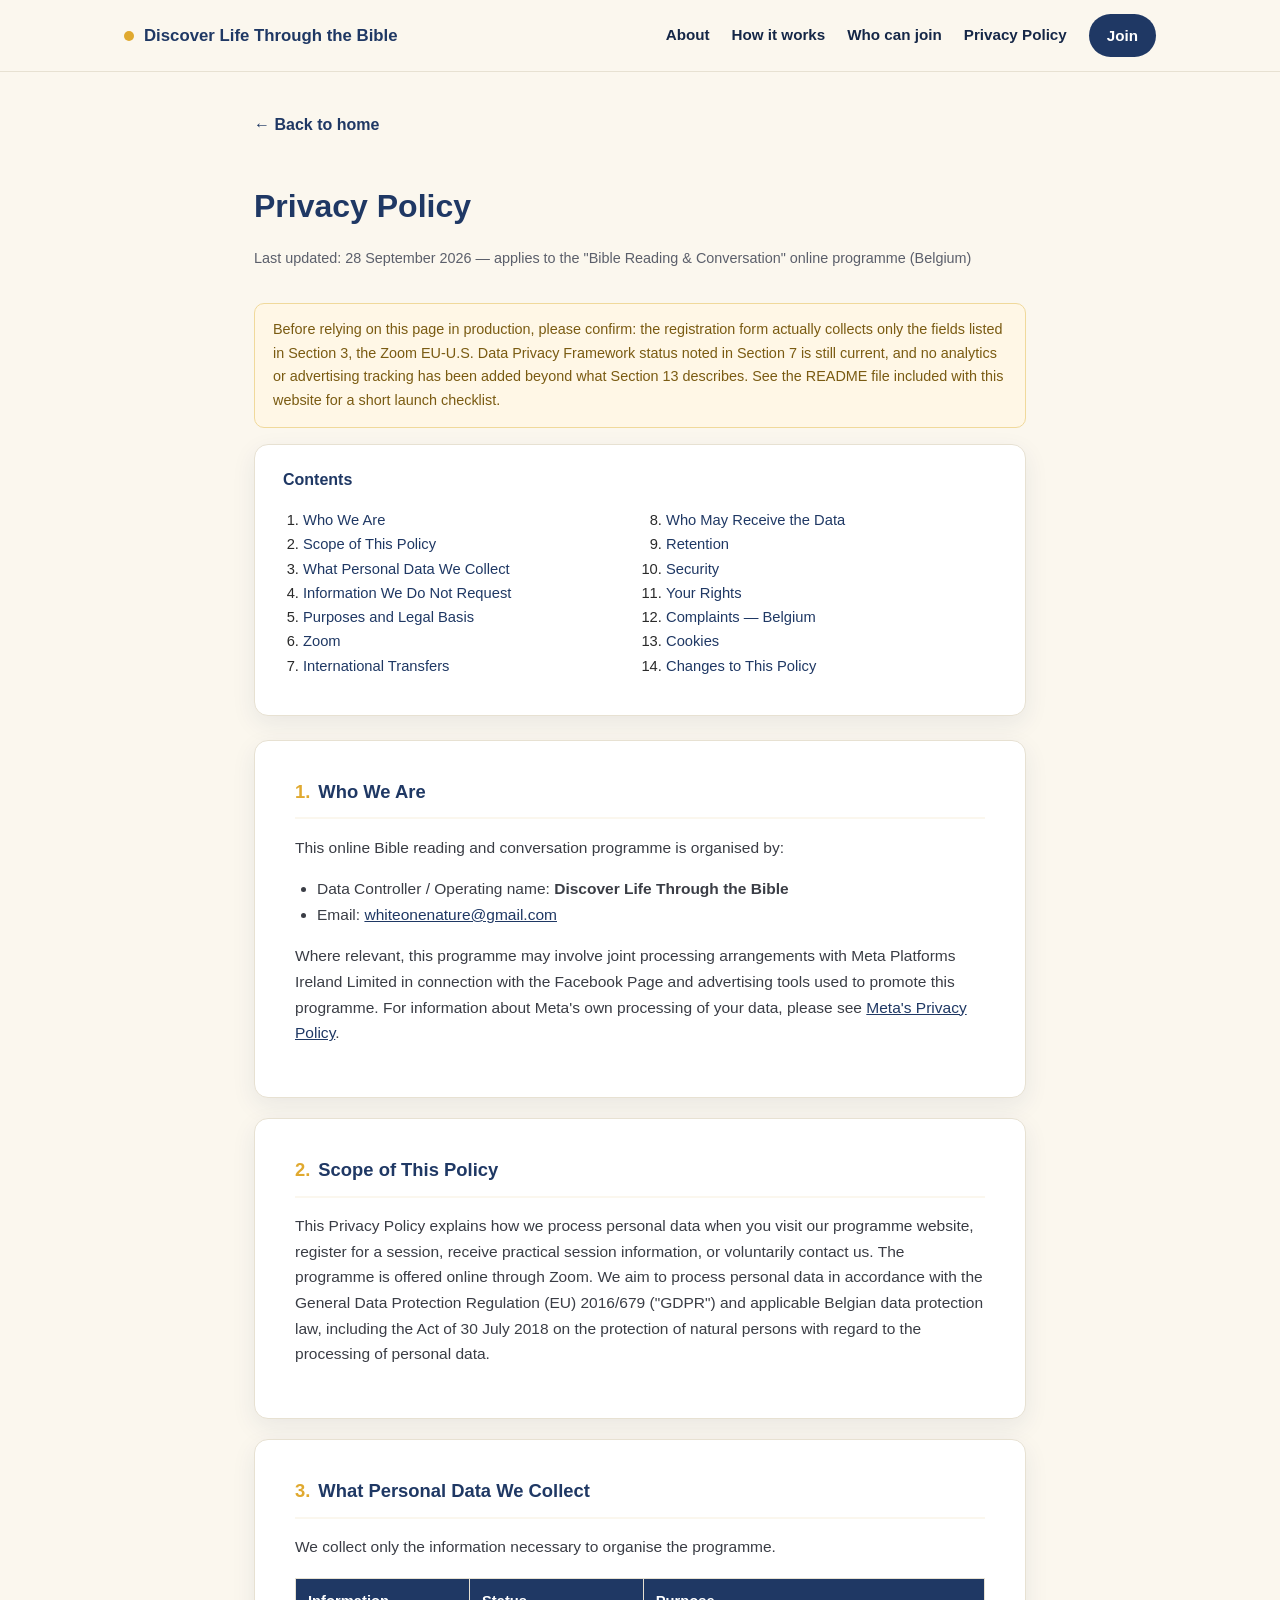
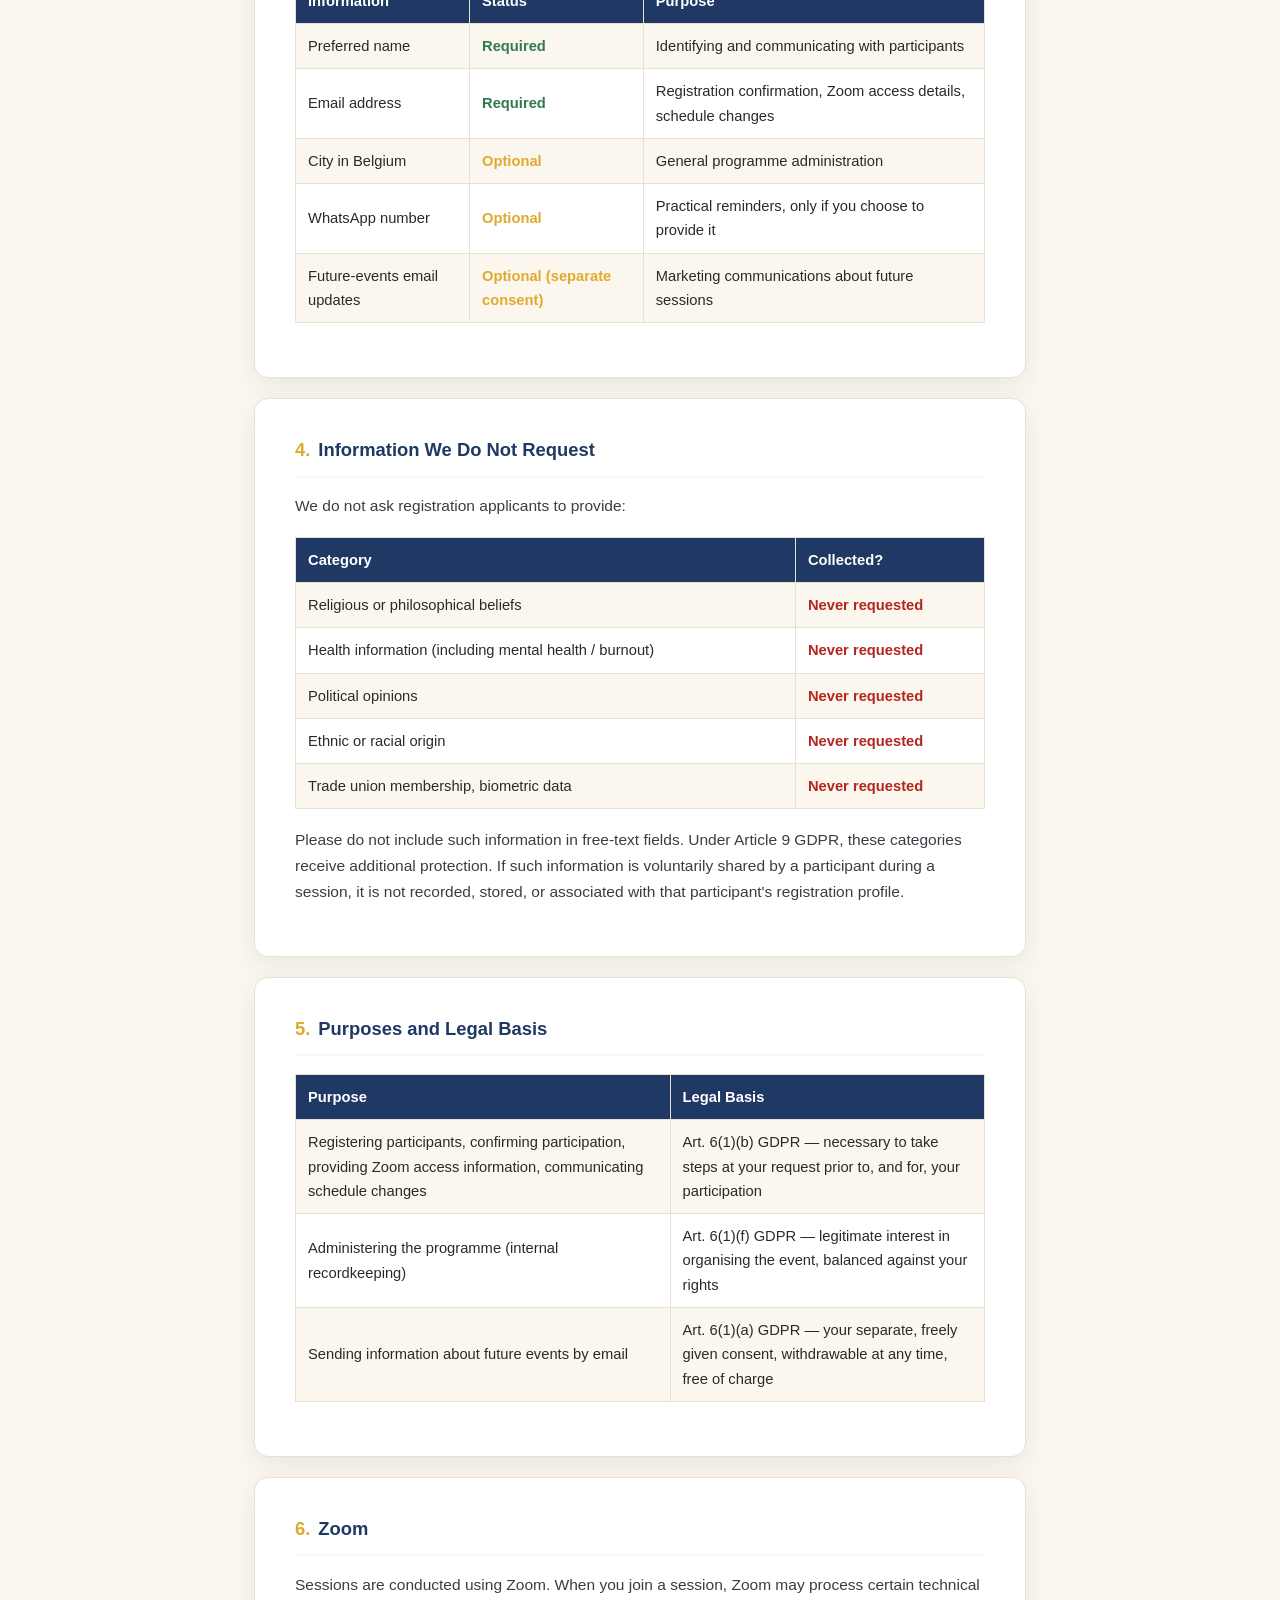
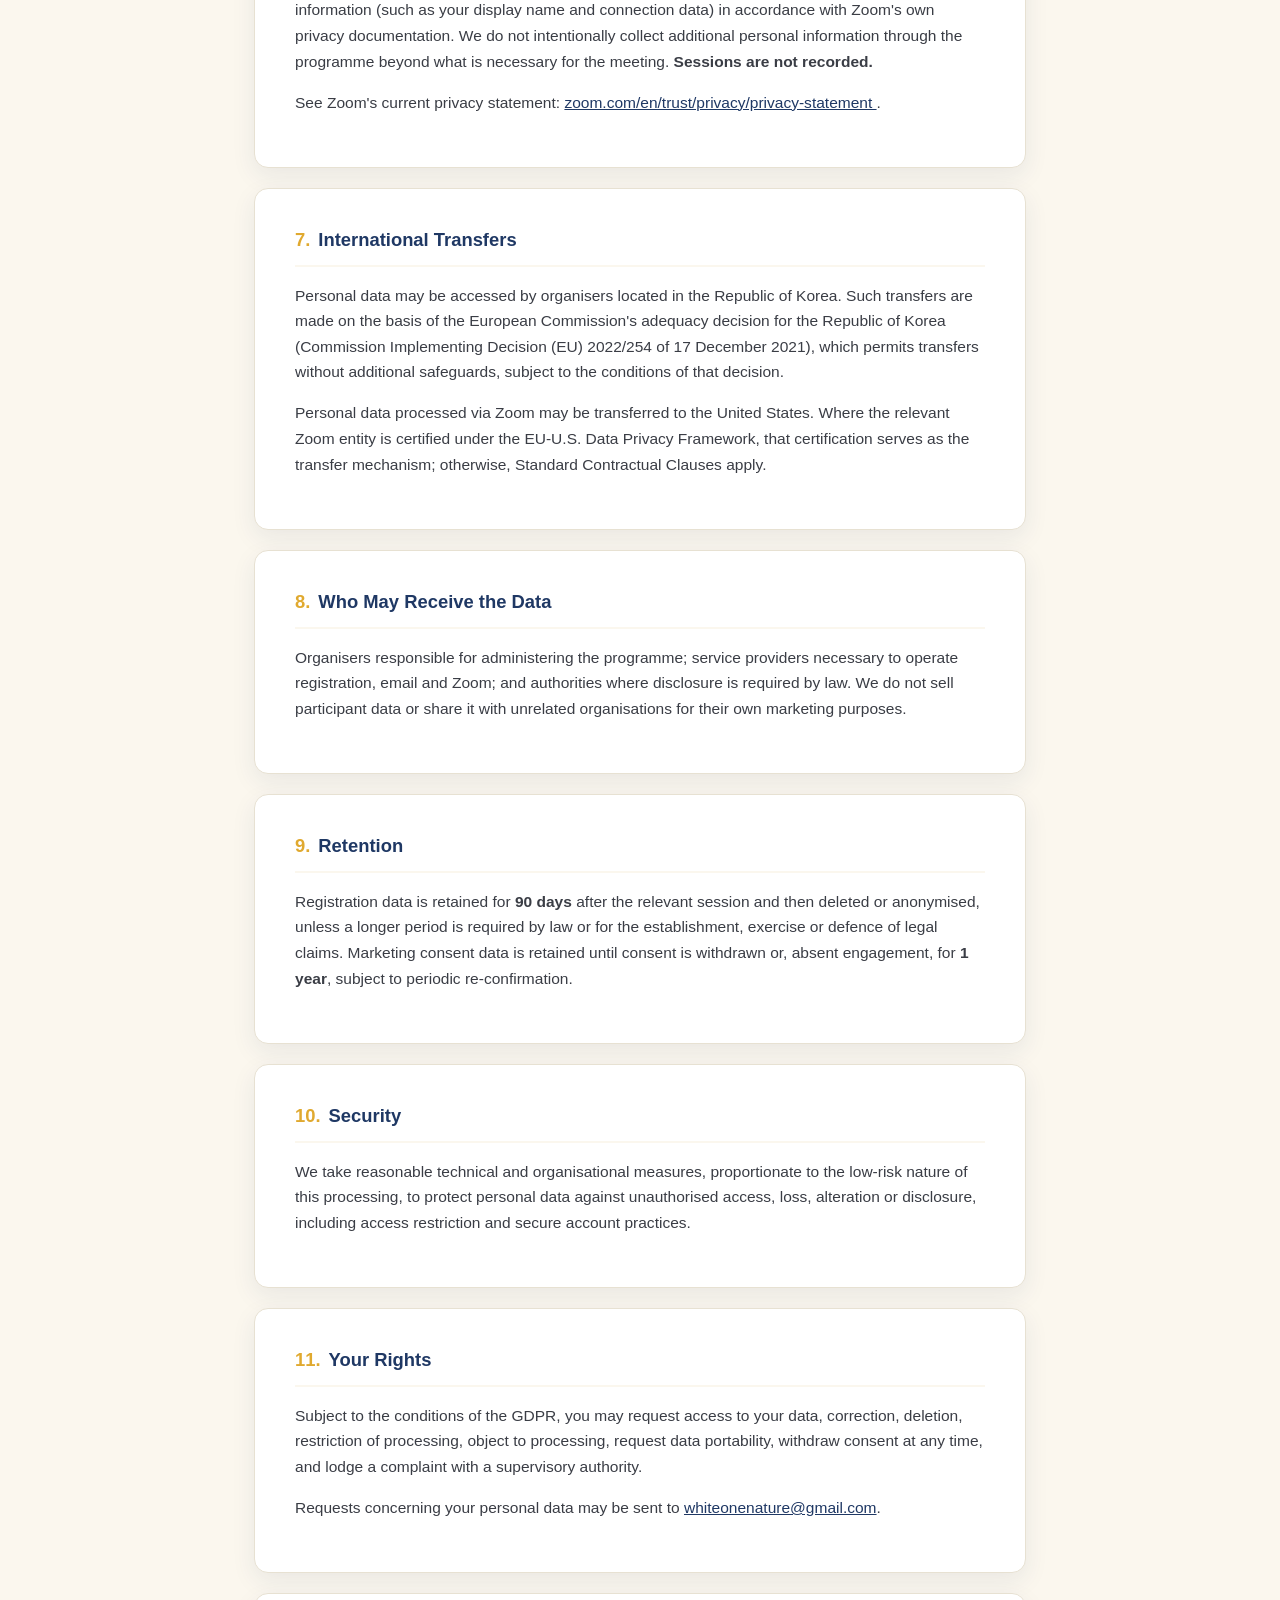
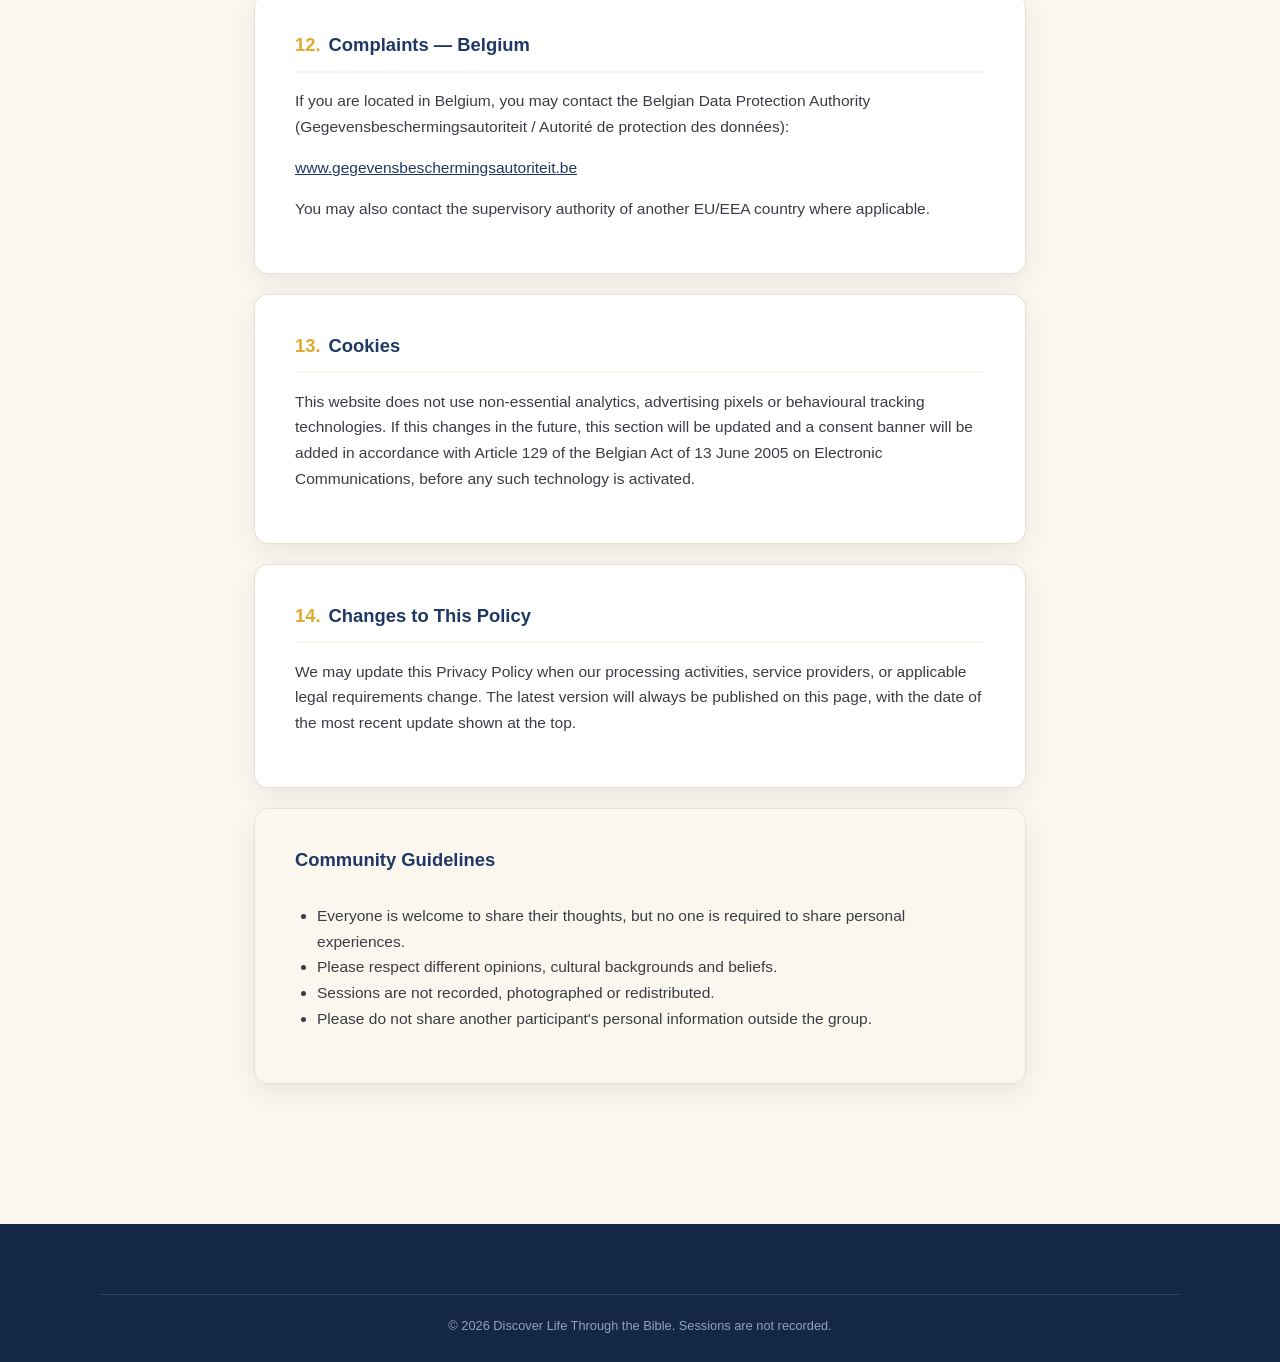
==== privacy.html @ 350ec472 "Add files via upload" ====
<!doctype html>
<html lang="en">
<head>
<meta charset="utf-8">
<meta name="viewport" content="width=device-width, initial-scale=1">
<title>Privacy Policy — Discover Life Through the Bible</title>
<meta name="description" content="Privacy Policy for the Bible Reading & Conversation online gathering, organised for participants living in Belgium.">
<link rel="icon" href="data:,">
<link rel="stylesheet" href="assets/style.css">
</head>
<body>

<header class="site-header">
  <nav class="nav">
    <a class="brand" href="index.html"><span class="brand-dot"></span> Discover Life Through the Bible</a>
    <ul class="nav-links">
      <li><a href="index.html#about">About</a></li>
      <li><a href="index.html#how">How it works</a></li>
      <li><a href="index.html#who">Who can join</a></li>
      <li><a href="privacy.html"><b>Privacy Policy</b></a></li>
      <li><a class="nav-cta" href="index.html#register">Join</a></li>
    </ul>
    <button class="menu-toggle" aria-label="Menu">&#9776;</button>
  </nav>
</header>

<div class="legal-wrap">
  <a class="back-link" href="index.html">← Back to home</a>
  <h1>Privacy Policy</h1>
  <p class="updated">Last updated: 28 September 2026 — applies to the "Bible Reading &amp; Conversation" online programme (Belgium)</p>

  <div class="notice">
    Before relying on this page in production, please confirm: the registration form actually collects only
    the fields listed in Section 3, the Zoom EU-U.S. Data Privacy Framework status noted in Section 7 is
    still current, and no analytics or advertising tracking has been added beyond what Section 13 describes.
    See the README file included with this website for a short launch checklist.
  </div>

  <div class="toc">
    <h2>Contents</h2>
    <ol>
      <li><a href="#s1">Who We Are</a></li>
      <li><a href="#s2">Scope of This Policy</a></li>
      <li><a href="#s3">What Personal Data We Collect</a></li>
      <li><a href="#s4">Information We Do Not Request</a></li>
      <li><a href="#s5">Purposes and Legal Basis</a></li>
      <li><a href="#s6">Zoom</a></li>
      <li><a href="#s7">International Transfers</a></li>
      <li><a href="#s8">Who May Receive the Data</a></li>
      <li><a href="#s9">Retention</a></li>
      <li><a href="#s10">Security</a></li>
      <li id="rights"><a href="#s11">Your Rights</a></li>
      <li><a href="#s12">Complaints — Belgium</a></li>
      <li><a href="#s13">Cookies</a></li>
      <li><a href="#s14">Changes to This Policy</a></li>
    </ol>
  </div>

  <div class="legal-card" id="s1">
    <h2><span class="num">1.</span>Who We Are</h2>
    <p>This online Bible reading and conversation programme is organised by:</p>
    <ul>
      <li>Data Controller / Operating name: <strong>Discover Life Through the Bible</strong></li>
      <li>Email: <a href="mailto:whiteonenature@gmail.com">whiteonenature@gmail.com</a></li>
    </ul>
    <p>Where relevant, this programme may involve joint processing arrangements with Meta Platforms Ireland
      Limited in connection with the Facebook Page and advertising tools used to promote this programme.
      For information about Meta's own processing of your data, please see
      <a href="https://www.facebook.com/privacy/policy/" target="_blank" rel="noopener">Meta's Privacy Policy</a>.</p>
  </div>

  <div class="legal-card" id="s2">
    <h2><span class="num">2.</span>Scope of This Policy</h2>
    <p>This Privacy Policy explains how we process personal data when you visit our programme website, register
      for a session, receive practical session information, or voluntarily contact us. The programme is offered
      online through Zoom. We aim to process personal data in accordance with the General Data Protection
      Regulation (EU) 2016/679 ("GDPR") and applicable Belgian data protection law, including the Act of
      30 July 2018 on the protection of natural persons with regard to the processing of personal data.</p>
  </div>

  <div class="legal-card" id="s3">
    <h2><span class="num">3.</span>What Personal Data We Collect</h2>
    <p>We collect only the information necessary to organise the programme.</p>
    <table class="data-table">
      <tr><th>Information</th><th>Status</th><th>Purpose</th></tr>
      <tr><td>Preferred name</td><td class="mark-yes">Required</td><td>Identifying and communicating with participants</td></tr>
      <tr><td>Email address</td><td class="mark-yes">Required</td><td>Registration confirmation, Zoom access details, schedule changes</td></tr>
      <tr><td>City in Belgium</td><td class="mark-opt">Optional</td><td>General programme administration</td></tr>
      <tr><td>WhatsApp number</td><td class="mark-opt">Optional</td><td>Practical reminders, only if you choose to provide it</td></tr>
      <tr><td>Future-events email updates</td><td class="mark-opt">Optional (separate consent)</td><td>Marketing communications about future sessions</td></tr>
    </table>
  </div>

  <div class="legal-card" id="s4">
    <h2><span class="num">4.</span>Information We Do Not Request</h2>
    <p>We do not ask registration applicants to provide:</p>
    <table class="data-table">
      <tr><th>Category</th><th>Collected?</th></tr>
      <tr><td>Religious or philosophical beliefs</td><td class="mark-no">Never requested</td></tr>
      <tr><td>Health information (including mental health / burnout)</td><td class="mark-no">Never requested</td></tr>
      <tr><td>Political opinions</td><td class="mark-no">Never requested</td></tr>
      <tr><td>Ethnic or racial origin</td><td class="mark-no">Never requested</td></tr>
      <tr><td>Trade union membership, biometric data</td><td class="mark-no">Never requested</td></tr>
    </table>
    <p>Please do not include such information in free-text fields. Under Article 9 GDPR, these categories
      receive additional protection. If such information is voluntarily shared by a participant during a
      session, it is not recorded, stored, or associated with that participant's registration profile.</p>
  </div>

  <div class="legal-card" id="s5">
    <h2><span class="num">5.</span>Purposes and Legal Basis</h2>
    <table class="data-table">
      <tr><th>Purpose</th><th>Legal Basis</th></tr>
      <tr>
        <td>Registering participants, confirming participation, providing Zoom access information,
          communicating schedule changes</td>
        <td>Art. 6(1)(b) GDPR — necessary to take steps at your request prior to, and for, your participation</td>
      </tr>
      <tr>
        <td>Administering the programme (internal recordkeeping)</td>
        <td>Art. 6(1)(f) GDPR — legitimate interest in organising the event, balanced against your rights</td>
      </tr>
      <tr>
        <td>Sending information about future events by email</td>
        <td>Art. 6(1)(a) GDPR — your separate, freely given consent, withdrawable at any time, free of charge</td>
      </tr>
    </table>
  </div>

  <div class="legal-card" id="s6">
    <h2><span class="num">6.</span>Zoom</h2>
    <p>Sessions are conducted using Zoom. When you join a session, Zoom may process certain technical
      information (such as your display name and connection data) in accordance with Zoom's own privacy
      documentation. We do not intentionally collect additional personal information through the programme
      beyond what is necessary for the meeting. <strong>Sessions are not recorded.</strong></p>
    <p>See Zoom's current privacy statement:
      <a href="https://www.zoom.com/en/trust/privacy/privacy-statement/" target="_blank" rel="noopener">
        zoom.com/en/trust/privacy/privacy-statement
      </a>.</p>
  </div>

  <div class="legal-card" id="s7">
    <h2><span class="num">7.</span>International Transfers</h2>
    <p>Personal data may be accessed by organisers located in the Republic of Korea. Such transfers are made
      on the basis of the European Commission's adequacy decision for the Republic of Korea
      (Commission Implementing Decision (EU) 2022/254 of 17 December 2021), which permits transfers without
      additional safeguards, subject to the conditions of that decision.</p>
    <p>Personal data processed via Zoom may be transferred to the United States. Where the relevant Zoom
      entity is certified under the EU-U.S. Data Privacy Framework, that certification serves as the transfer
      mechanism; otherwise, Standard Contractual Clauses apply.</p>
  </div>

  <div class="legal-card" id="s8">
    <h2><span class="num">8.</span>Who May Receive the Data</h2>
    <p>Organisers responsible for administering the programme; service providers necessary to operate
      registration, email and Zoom; and authorities where disclosure is required by law. We do not sell
      participant data or share it with unrelated organisations for their own marketing purposes.</p>
  </div>

  <div class="legal-card" id="s9">
    <h2><span class="num">9.</span>Retention</h2>
    <p>Registration data is retained for <strong>90 days</strong> after the relevant session and then deleted
      or anonymised, unless a longer period is required by law or for the establishment, exercise or defence
      of legal claims. Marketing consent data is retained until consent is withdrawn or, absent engagement,
      for <strong>1 year</strong>, subject to periodic re-confirmation.</p>
  </div>

  <div class="legal-card" id="s10">
    <h2><span class="num">10.</span>Security</h2>
    <p>We take reasonable technical and organisational measures, proportionate to the low-risk nature of this
      processing, to protect personal data against unauthorised access, loss, alteration or disclosure,
      including access restriction and secure account practices.</p>
  </div>

  <div class="legal-card" id="s11">
    <h2><span class="num">11.</span>Your Rights</h2>
    <p>Subject to the conditions of the GDPR, you may request access to your data, correction, deletion,
      restriction of processing, object to processing, request data portability, withdraw consent at any
      time, and lodge a complaint with a supervisory authority.</p>
    <p>Requests concerning your personal data may be sent to
      <a href="mailto:whiteonenature@gmail.com">whiteonenature@gmail.com</a>.</p>
  </div>

  <div class="legal-card" id="s12">
    <h2><span class="num">12.</span>Complaints — Belgium</h2>
    <p>If you are located in Belgium, you may contact the Belgian Data Protection Authority
      (Gegevensbeschermingsautoriteit / Autorité de protection des données):</p>
    <p><a href="https://www.gegevensbeschermingsautoriteit.be" target="_blank" rel="noopener">
      www.gegevensbeschermingsautoriteit.be</a></p>
    <p>You may also contact the supervisory authority of another EU/EEA country where applicable.</p>
  </div>

  <div class="legal-card" id="s13">
    <h2><span class="num">13.</span>Cookies</h2>
    <p>This website does not use non-essential analytics, advertising pixels or behavioural tracking
      technologies. If this changes in the future, this section will be updated and a consent banner will be
      added in accordance with Article 129 of the Belgian Act of 13 June 2005 on Electronic Communications,
      before any such technology is activated.</p>
  </div>

  <div class="legal-card" id="s14">
    <h2><span class="num">14.</span>Changes to This Policy</h2>
    <p>We may update this Privacy Policy when our processing activities, service providers, or applicable
      legal requirements change. The latest version will always be published on this page, with the date of
      the most recent update shown at the top.</p>
  </div>

  <div class="legal-card" style="background:var(--cream)">
    <h2>Community Guidelines</h2>
    <ul>
      <li>Everyone is welcome to share their thoughts, but no one is required to share personal experiences.</li>
      <li>Please respect different opinions, cultural backgrounds and beliefs.</li>
      <li>Sessions are not recorded, photographed or redistributed.</li>
      <li>Please do not share another participant's personal information outside the group.</li>
    </ul>
  </div>
</div>

<footer>
  <div class="footer-bottom">© 2026 Discover Life Through the Bible. Sessions are not recorded.</div>
</footer>

<script src="assets/script.js"></script>
</body>
</html>
---- assets/style.css ----
:root{
  --navy:#1f3864;
  --navy-dark:#152747;
  --gold:#e0a92f;
  --cream:#fbf7ee;
  --ink:#2a2a2a;
  --muted:#5b5f6b;
  --line:#e7e1d2;
  --green:#2f7a4f;
  --red:#b3261e;
  --radius:14px;
  --shadow:0 8px 24px rgba(31,56,100,.08);
}
*{box-sizing:border-box}
html{scroll-behavior:smooth}
body{
  margin:0;
  font-family:"Segoe UI",-apple-system,BlinkMacSystemFont,"Helvetica Neue",Arial,sans-serif;
  color:var(--ink);
  background:var(--cream);
  line-height:1.65;
}
a{color:var(--navy)}
img{max-width:100%;display:block}
.container{max-width:1080px;margin:0 auto;padding:0 24px}

/* ---------- Nav ---------- */
.site-header{
  position:sticky;top:0;z-index:50;
  background:rgba(251,247,238,.92);
  backdrop-filter:blur(6px);
  border-bottom:1px solid var(--line);
}
.nav{display:flex;align-items:center;justify-content:space-between;padding:14px 24px;max-width:1080px;margin:0 auto}
.brand{display:flex;align-items:center;gap:10px;font-weight:800;color:var(--navy);text-decoration:none;font-size:1.05rem}
.brand-dot{width:10px;height:10px;border-radius:50%;background:var(--gold)}
.nav-links{display:flex;gap:22px;align-items:center;list-style:none;margin:0;padding:0}
.nav-links a{text-decoration:none;color:var(--navy-dark);font-weight:600;font-size:.95rem}
.nav-links a:hover{color:var(--gold)}
.lang-toggle{display:flex;border:1px solid var(--navy);border-radius:999px;overflow:hidden}
.lang-toggle button{
  border:none;background:transparent;padding:6px 14px;font-weight:700;font-size:.82rem;
  cursor:pointer;color:var(--navy);
}
.lang-toggle button.active{background:var(--navy);color:#fff}
.nav-cta{
  background:var(--navy);color:#fff !important;padding:9px 18px;border-radius:999px;
  font-weight:700 !important;display:inline-block;
}
.menu-toggle{display:none;background:none;border:none;font-size:1.5rem;color:var(--navy);cursor:pointer}

/* ---------- Hero ---------- */
.hero{position:relative;overflow:hidden}
.hero-media{width:100%;max-height:560px;object-fit:cover}
.hero-overlay{
  position:relative;margin-top:-90px;
  background:linear-gradient(180deg, rgba(251,247,238,0) 0%, var(--cream) 70%);
  padding-top:90px;
}
.hero-text{text-align:center;padding:12px 24px 46px}
.eyebrow{
  display:inline-flex;align-items:center;gap:8px;background:#fff;border:1px solid var(--line);
  padding:6px 16px;border-radius:999px;font-size:.8rem;font-weight:700;color:var(--navy);
  box-shadow:var(--shadow);
}
h1.hero-title{
  font-size:clamp(2rem, 4.2vw, 3rem);
  color:var(--navy);margin:18px 0 10px;font-weight:800;letter-spacing:-.01em;
}
.hero-sub{font-size:1.15rem;color:var(--muted);max-width:640px;margin:0 auto 26px}
.btn-row{display:flex;gap:14px;justify-content:center;flex-wrap:wrap}
.btn{
  display:inline-block;padding:14px 30px;border-radius:999px;font-weight:700;text-decoration:none;
  font-size:1rem;transition:transform .15s ease, box-shadow .15s ease;
}
.btn:hover{transform:translateY(-2px)}
.btn-primary{background:var(--navy);color:#fff;box-shadow:0 10px 22px rgba(31,56,100,.28)}
.btn-ghost{background:#fff;color:var(--navy);border:1px solid var(--navy)}

/* ---------- Facts strip ---------- */
.facts{
  display:grid;grid-template-columns:repeat(4,1fr);gap:0;
  background:#fff;border:1px solid var(--line);border-radius:var(--radius);
  box-shadow:var(--shadow);margin:-30px auto 60px;max-width:920px;overflow:hidden;
}
.fact{padding:20px 14px;text-align:center;border-right:1px solid var(--line)}
.fact:last-child{border-right:none}
.fact .num{font-size:1.5rem;font-weight:800;color:var(--navy)}
.fact .lbl{font-size:.82rem;color:var(--muted);margin-top:4px}

/* ---------- Sections ---------- */
section{padding:64px 0}
section.alt{background:#fff;border-top:1px solid var(--line);border-bottom:1px solid var(--line)}
.section-head{text-align:center;max-width:640px;margin:0 auto 40px}
.section-tag{color:var(--gold);font-weight:800;font-size:.8rem;letter-spacing:.08em;text-transform:uppercase}
.section-head h2{color:var(--navy);font-size:clamp(1.5rem,3vw,2.1rem);margin:8px 0 10px}
.section-head p{color:var(--muted)}

.steps{display:grid;grid-template-columns:1fr 1fr;gap:22px;max-width:820px;margin:0 auto}
.step-card{
  background:#fff;border:1px solid var(--line);border-radius:var(--radius);padding:26px;
  box-shadow:var(--shadow);
}
.step-card .badge{
  display:inline-block;background:var(--navy);color:#fff;font-weight:800;font-size:.78rem;
  padding:4px 12px;border-radius:999px;margin-bottom:12px;
}
.step-card h3{margin:0 0 8px;color:var(--navy-dark);font-size:1.15rem}
.step-card p{margin:0;color:var(--muted);font-size:.96rem}

.who-grid{display:grid;grid-template-columns:repeat(2,1fr);gap:14px;max-width:820px;margin:0 auto}
.who-item{
  background:var(--cream);border:1px solid var(--line);border-radius:12px;padding:16px 18px;
  display:flex;gap:12px;align-items:flex-start;font-size:.96rem;
}
.who-item .ico{color:var(--gold);font-weight:900}

.principles{display:grid;grid-template-columns:repeat(2,1fr);gap:16px;max-width:900px;margin:0 auto}
.principle{
  background:#fff;border:1px solid var(--line);border-radius:12px;padding:18px 20px;
  box-shadow:var(--shadow);font-size:.95rem;
}
.principle b{color:var(--navy-dark);display:block;margin-bottom:4px}

.privacy-box{
  max-width:760px;margin:0 auto;background:#fff;border:1px solid var(--line);
  border-radius:var(--radius);padding:30px 34px;box-shadow:var(--shadow);
}
.privacy-box h3{color:var(--navy);margin-top:0}
.data-table{width:100%;border-collapse:collapse;margin:18px 0;font-size:.92rem}
.data-table th,.data-table td{border:1px solid var(--line);padding:10px 12px;text-align:left}
.data-table th{background:var(--navy);color:#fff}
.data-table tr:nth-child(even) td{background:var(--cream)}
.mark-yes{color:var(--green);font-weight:800}
.mark-opt{color:var(--gold);font-weight:800}
.mark-no{color:var(--red);font-weight:800}

.cta-band{
  background:var(--navy);color:#fff;text-align:center;padding:64px 24px;border-radius:0;
}
.cta-band h2{margin:0 0 10px;font-size:clamp(1.5rem,3vw,2.1rem)}
.cta-band p{color:#cfd8ea;max-width:520px;margin:0 auto 26px}
.cta-band .btn-primary{background:var(--gold);color:var(--navy-dark)}

footer{background:var(--navy-dark);color:#c9d2e3;padding:40px 24px 26px;font-size:.88rem}
.footer-grid{display:flex;justify-content:space-between;flex-wrap:wrap;gap:24px;max-width:1080px;margin:0 auto}
footer a{color:#e9edf5;text-decoration:none}
footer a:hover{text-decoration:underline}
.footer-cols{display:flex;gap:60px;flex-wrap:wrap}
.footer-cols h4{color:#fff;margin:0 0 10px;font-size:.85rem;letter-spacing:.04em;text-transform:uppercase}
.footer-cols ul{list-style:none;margin:0;padding:0}
.footer-cols li{margin-bottom:8px}
.footer-bottom{
  max-width:1080px;margin:30px auto 0;padding-top:20px;border-top:1px solid rgba(255,255,255,.12);
  text-align:center;color:#93a1bf;font-size:.8rem;
}

/* Language visibility is controlled by JavaScript (assets/script.js),
   which toggles inline style.display using each element's natural
   display value. [data-lang="nl"] starts hidden so the page still
   looks correct for the instant before script.js runs. */
[data-lang="nl"]{display:none}

/* Privacy page */
.legal-wrap{max-width:820px;margin:40px auto;padding:0 24px 80px}
.legal-wrap h1{color:var(--navy);font-size:2rem;margin-bottom:4px}
.updated{color:var(--muted);font-size:.9rem;margin-bottom:32px}
.legal-card{background:#fff;border:1px solid var(--line);border-radius:var(--radius);box-shadow:var(--shadow);padding:36px 40px;margin-bottom:20px}
.legal-card h2{color:var(--navy);font-size:1.15rem;border-bottom:2px solid var(--cream);padding-bottom:10px;margin-top:0}
.legal-card h2 .num{color:var(--gold);margin-right:8px}
.legal-card p, .legal-card li{color:#3a3d45;font-size:.97rem}
.legal-card ul{padding-left:22px}
.notice{
  background:#fff7e6;border:1px solid #f0d99b;border-radius:10px;padding:14px 18px;
  font-size:.9rem;color:#7a5b12;margin:16px 0;
}
.placeholder{background:#fdecec;color:#9c1f14;padding:1px 6px;border-radius:4px;font-family:monospace;font-size:.85em}
.toc{background:#fff;border:1px solid var(--line);border-radius:var(--radius);padding:22px 28px;margin-bottom:24px;box-shadow:var(--shadow)}
.toc h2{margin-top:0;color:var(--navy);font-size:1rem}
.toc ol{columns:2;column-gap:32px;padding-left:20px;font-size:.92rem}
.toc a{text-decoration:none}
.toc a:hover{text-decoration:underline}
.back-link{display:inline-block;margin-bottom:20px;font-weight:700;text-decoration:none;color:var(--navy)}

@media (max-width:760px){
  .nav-links{
    position:fixed;top:64px;left:0;right:0;background:#fff;flex-direction:column;
    padding:18px 24px;border-bottom:1px solid var(--line);display:none;gap:16px;
  }
  .nav-links.open{display:flex}
  .menu-toggle{display:block}
  .facts{grid-template-columns:repeat(2,1fr)}
  .fact:nth-child(2){border-right:none}
  .fact:nth-child(1),.fact:nth-child(2){border-bottom:1px solid var(--line)}
  .steps,.who-grid,.principles{grid-template-columns:1fr}
  .legal-card{padding:24px 20px}
  .toc ol{columns:1}
  .footer-cols{gap:30px}
}
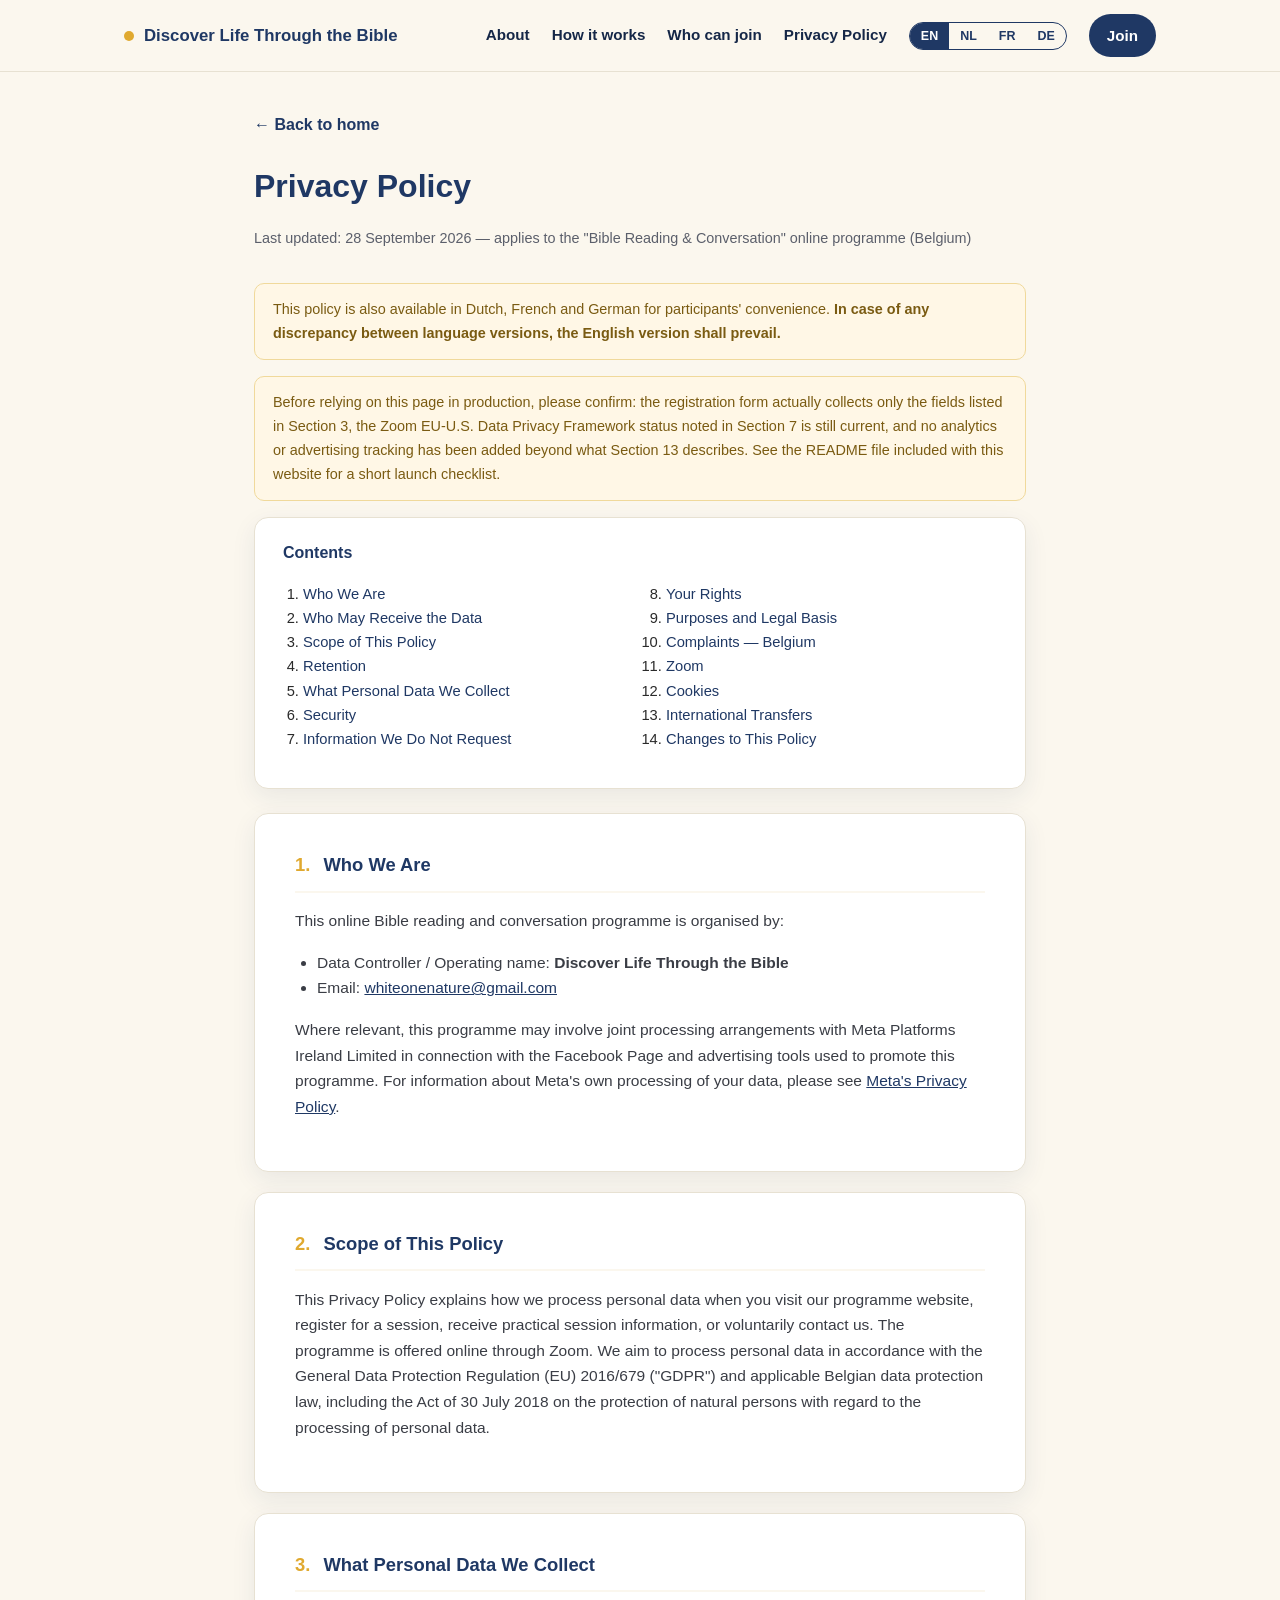
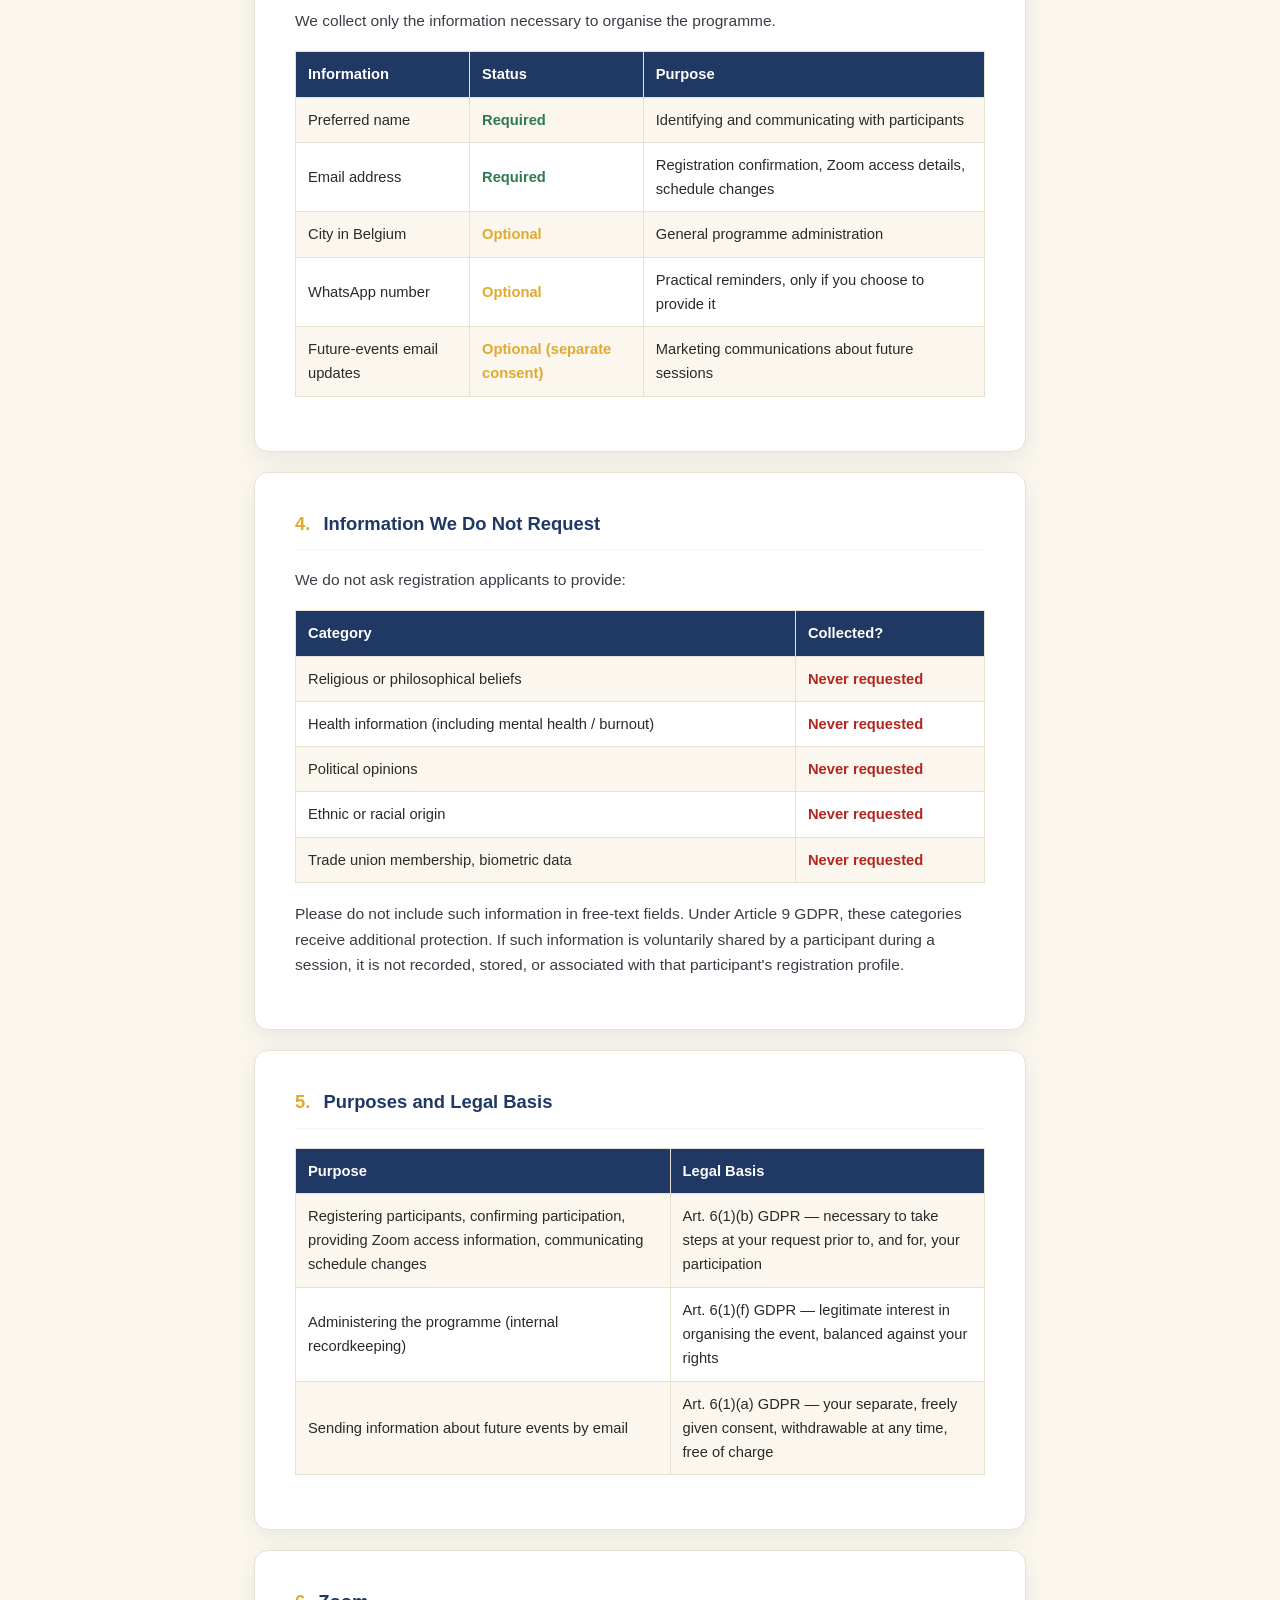
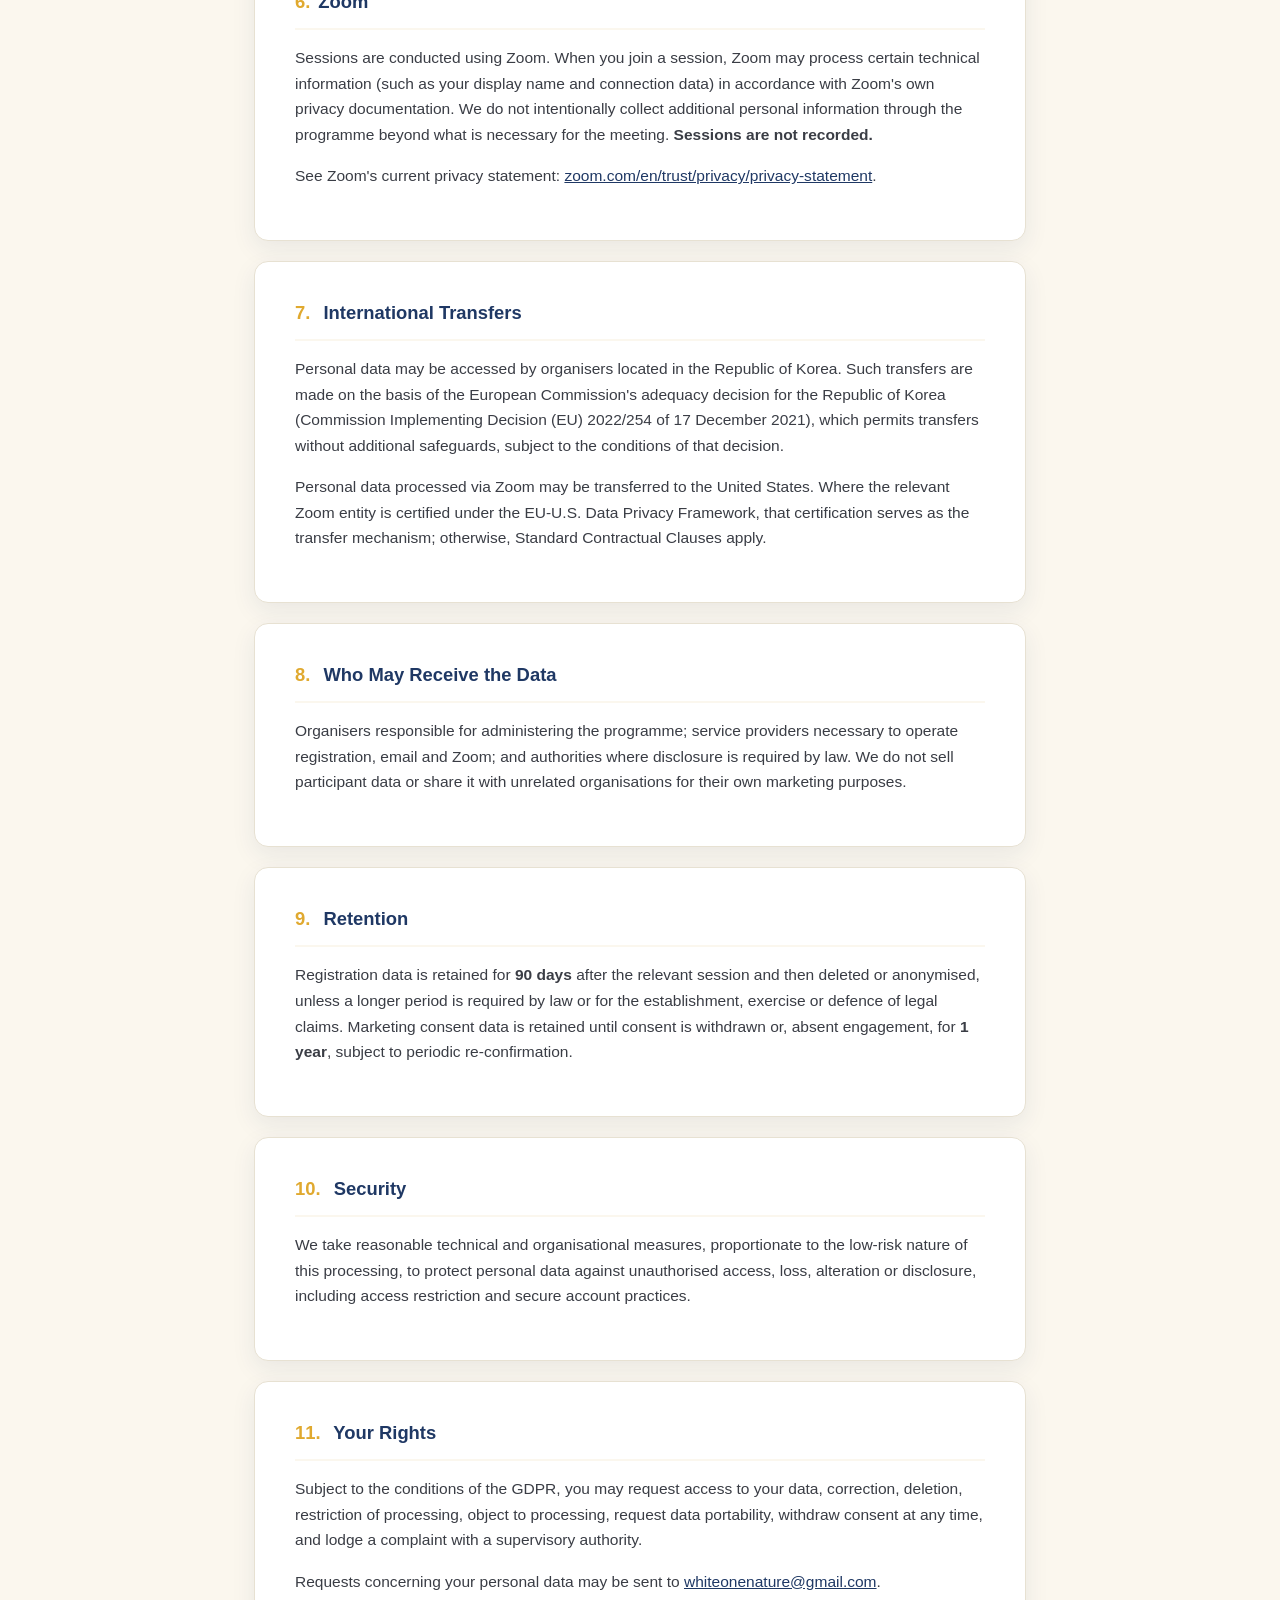
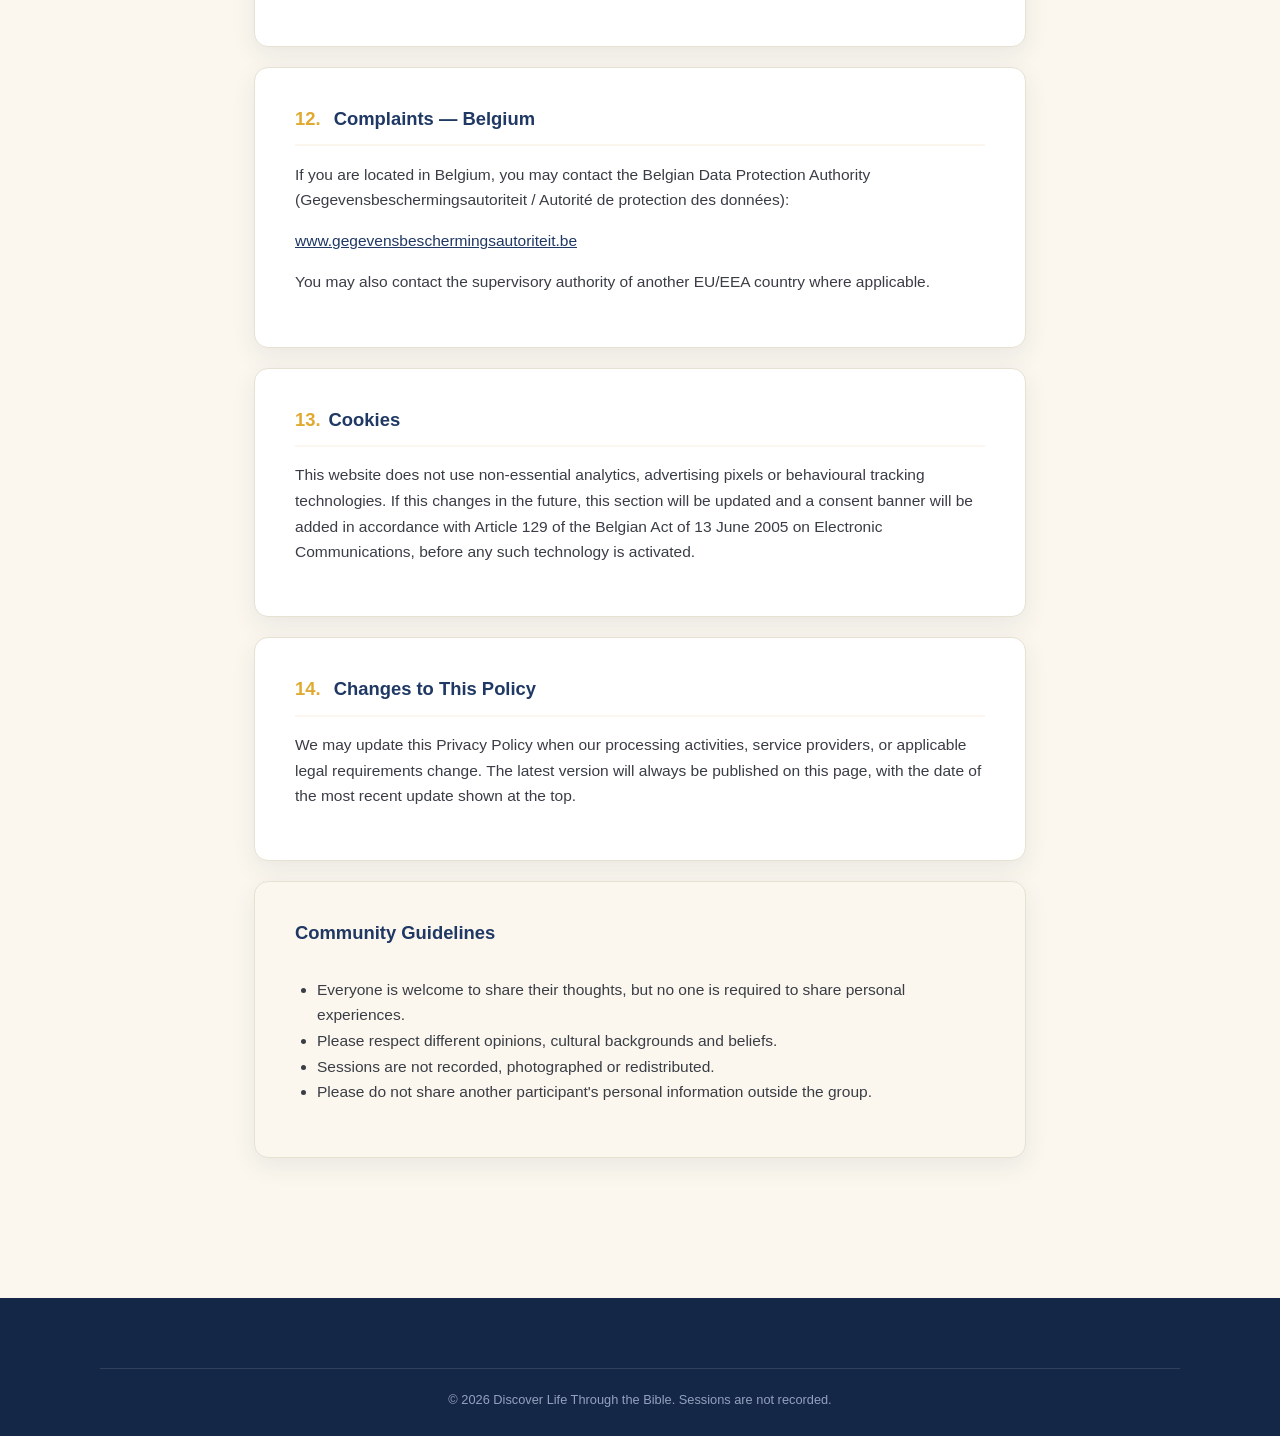
==== commit 25d04546: "Add files via upload" ====
--- a/privacy.html
+++ b/privacy.html
@@ -14,74 +14,168 @@
   <nav class="nav">
     <a class="brand" href="index.html"><span class="brand-dot"></span> Discover Life Through the Bible</a>
     <ul class="nav-links">
-      <li><a href="index.html#about">About</a></li>
-      <li><a href="index.html#how">How it works</a></li>
-      <li><a href="index.html#who">Who can join</a></li>
-      <li><a href="privacy.html"><b>Privacy Policy</b></a></li>
-      <li><a class="nav-cta" href="index.html#register">Join</a></li>
+      <li>
+        <a href="index.html#about" data-lang="en">About</a><a href="index.html#about" data-lang="nl">Over ons</a>
+        <a href="index.html#about" data-lang="fr">À propos</a><a href="index.html#about" data-lang="de">Über uns</a>
+      </li>
+      <li>
+        <a href="index.html#how" data-lang="en">How it works</a><a href="index.html#how" data-lang="nl">Hoe het werkt</a>
+        <a href="index.html#how" data-lang="fr">Comment ça marche</a><a href="index.html#how" data-lang="de">Ablauf</a>
+      </li>
+      <li>
+        <a href="index.html#who" data-lang="en">Who can join</a><a href="index.html#who" data-lang="nl">Voor wie</a>
+        <a href="index.html#who" data-lang="fr">Qui peut participer</a><a href="index.html#who" data-lang="de">Wer teilnehmen kann</a>
+      </li>
+      <li>
+        <a href="privacy.html"><b data-lang="en">Privacy Policy</b><b data-lang="nl">Privacybeleid</b><b data-lang="fr">Politique de confidentialité</b><b data-lang="de">Datenschutzerklärung</b></a>
+      </li>
+      <li class="lang-toggle">
+        <button type="button" data-set-lang="en">EN</button><button type="button" data-set-lang="nl">NL</button><button type="button" data-set-lang="fr">FR</button><button type="button" data-set-lang="de">DE</button>
+      </li>
+      <li>
+        <a class="nav-cta" href="index.html#register" data-lang="en">Join</a><a class="nav-cta" href="index.html#register" data-lang="nl">Doe mee</a>
+        <a class="nav-cta" href="index.html#register" data-lang="fr">Rejoindre</a><a class="nav-cta" href="index.html#register" data-lang="de">Teilnehmen</a>
+      </li>
     </ul>
     <button class="menu-toggle" aria-label="Menu">&#9776;</button>
   </nav>
 </header>
 
 <div class="legal-wrap">
-  <a class="back-link" href="index.html">← Back to home</a>
-  <h1>Privacy Policy</h1>
-  <p class="updated">Last updated: 28 September 2026 — applies to the "Bible Reading &amp; Conversation" online programme (Belgium)</p>
+  <a class="back-link" href="index.html" data-lang="en">← Back to home</a>
+  <a class="back-link" href="index.html" data-lang="nl">← Terug naar home</a>
+  <a class="back-link" href="index.html" data-lang="fr">← Retour à l'accueil</a>
+  <a class="back-link" href="index.html" data-lang="de">← Zurück zur Startseite</a>
+
+  <h1 data-lang="en">Privacy Policy</h1>
+  <h1 data-lang="nl">Privacybeleid</h1>
+  <h1 data-lang="fr">Politique de confidentialité</h1>
+  <h1 data-lang="de">Datenschutzerklärung</h1>
+
+  <p class="updated" data-lang="en">Last updated: 28 September 2026 — applies to the "Bible Reading &amp; Conversation" online programme (Belgium)</p>
+  <p class="updated" data-lang="nl">Laatst bijgewerkt: 28 september 2026 — van toepassing op het online programma "Bible Reading &amp; Conversation" (België)</p>
+  <p class="updated" data-lang="fr">Dernière mise à jour : 28 septembre 2026 — s'applique au programme en ligne « Bible Reading &amp; Conversation » (Belgique)</p>
+  <p class="updated" data-lang="de">Zuletzt aktualisiert: 28. September 2026 — gilt für das Online-Programm „Bible Reading &amp; Conversation" (Belgien)</p>
 
   <div class="notice">
-    Before relying on this page in production, please confirm: the registration form actually collects only
-    the fields listed in Section 3, the Zoom EU-U.S. Data Privacy Framework status noted in Section 7 is
-    still current, and no analytics or advertising tracking has been added beyond what Section 13 describes.
-    See the README file included with this website for a short launch checklist.
+    <div data-lang="en">This policy is also available in Dutch, French and German for participants' convenience. <strong>In case of any discrepancy between language versions, the English version shall prevail.</strong></div>
+    <div data-lang="nl">Dit beleid is ook beschikbaar in het Nederlands, Frans en Duits voor het gemak van deelnemers. <strong>Bij verschillen tussen de taalversies is de Engelse versie doorslaggevend.</strong></div>
+    <div data-lang="fr">Cette politique est également disponible en néerlandais, français et allemand pour la commodité des participants. <strong>En cas de divergence entre les versions linguistiques, la version anglaise prévaut.</strong></div>
+    <div data-lang="de">Diese Richtlinie ist zur Erleichterung für Teilnehmende auch auf Niederländisch, Französisch und Deutsch verfügbar. <strong>Bei Abweichungen zwischen den Sprachversionen ist die englische Version maßgeblich.</strong></div>
+  </div>
+
+  <div class="notice">
+    <div data-lang="en">Before relying on this page in production, please confirm: the registration form actually collects only the fields listed in Section 3, the Zoom EU-U.S. Data Privacy Framework status noted in Section 7 is still current, and no analytics or advertising tracking has been added beyond what Section 13 describes. See the README file included with this website for a short launch checklist.</div>
+    <div data-lang="nl">Controleer het volgende voordat u op deze pagina vertrouwt in productie: het registratieformulier verzamelt daadwerkelijk alleen de velden vermeld in sectie 3, de in sectie 7 vermelde status van het EU-VS Data Privacy Framework van Zoom is nog actueel, en er is geen analytics- of advertentietracking toegevoegd naast wat sectie 13 beschrijft. Zie het README-bestand bij deze website voor een korte checklist vóór lancering.</div>
+    <div data-lang="fr">Avant de vous appuyer sur cette page en production, veuillez confirmer que : le formulaire d'inscription ne collecte effectivement que les champs énumérés à la section 3, le statut du Data Privacy Framework UE-États-Unis de Zoom mentionné à la section 7 est toujours d'actualité, et qu'aucun outil d'analyse ou de suivi publicitaire n'a été ajouté au-delà de ce que décrit la section 13. Consultez le fichier README fourni avec ce site pour une liste de vérification avant le lancement.</div>
+    <div data-lang="de">Bevor Sie sich im produktiven Betrieb auf diese Seite verlassen, bestätigen Sie bitte: dass das Anmeldeformular tatsächlich nur die in Abschnitt 3 aufgeführten Felder erhebt, dass der in Abschnitt 7 genannte Status des EU-U.S. Data Privacy Framework von Zoom weiterhin aktuell ist und dass keine Analyse- oder Werbe-Tracking-Tools über das in Abschnitt 13 Beschriebene hinaus hinzugefügt wurden. Die beiliegende README-Datei enthält eine kurze Checkliste vor dem Start.</div>
   </div>
 
   <div class="toc">
-    <h2>Contents</h2>
-    <ol>
-      <li><a href="#s1">Who We Are</a></li>
-      <li><a href="#s2">Scope of This Policy</a></li>
-      <li><a href="#s3">What Personal Data We Collect</a></li>
-      <li><a href="#s4">Information We Do Not Request</a></li>
-      <li><a href="#s5">Purposes and Legal Basis</a></li>
-      <li><a href="#s6">Zoom</a></li>
-      <li><a href="#s7">International Transfers</a></li>
-      <li><a href="#s8">Who May Receive the Data</a></li>
-      <li><a href="#s9">Retention</a></li>
-      <li><a href="#s10">Security</a></li>
-      <li id="rights"><a href="#s11">Your Rights</a></li>
-      <li><a href="#s12">Complaints — Belgium</a></li>
-      <li><a href="#s13">Cookies</a></li>
-      <li><a href="#s14">Changes to This Policy</a></li>
+    <h2 data-lang="en">Contents</h2><h2 data-lang="nl">Inhoud</h2><h2 data-lang="fr">Sommaire</h2><h2 data-lang="de">Inhalt</h2>
+
+    <ol data-lang="en">
+      <li><a href="#s1">Who We Are</a></li><li><a href="#s8">Who May Receive the Data</a></li>
+      <li><a href="#s2">Scope of This Policy</a></li><li><a href="#s9">Retention</a></li>
+      <li><a href="#s3">What Personal Data We Collect</a></li><li><a href="#s10">Security</a></li>
+      <li><a href="#s4">Information We Do Not Request</a></li><li><a href="#s11">Your Rights</a></li>
+      <li><a href="#s5">Purposes and Legal Basis</a></li><li><a href="#s12">Complaints — Belgium</a></li>
+      <li><a href="#s6">Zoom</a></li><li><a href="#s13">Cookies</a></li>
+      <li><a href="#s7">International Transfers</a></li><li><a href="#s14">Changes to This Policy</a></li>
     </ol>
-  </div>
-
+    <ol data-lang="nl">
+      <li><a href="#s1">Wie we zijn</a></li><li><a href="#s8">Wie de gegevens kan ontvangen</a></li>
+      <li><a href="#s2">Toepassingsgebied</a></li><li><a href="#s9">Bewaartermijn</a></li>
+      <li><a href="#s3">Welke gegevens we verzamelen</a></li><li><a href="#s10">Beveiliging</a></li>
+      <li><a href="#s4">Informatie die we niet vragen</a></li><li><a href="#s11">Jouw rechten</a></li>
+      <li><a href="#s5">Doeleinden en rechtsgrond</a></li><li><a href="#s12">Klachten — België</a></li>
+      <li><a href="#s6">Zoom</a></li><li><a href="#s13">Cookies</a></li>
+      <li><a href="#s7">Internationale doorgiften</a></li><li><a href="#s14">Wijzigingen aan dit beleid</a></li>
+    </ol>
+    <ol data-lang="fr">
+      <li><a href="#s1">Qui nous sommes</a></li><li><a href="#s8">Qui peut recevoir les données</a></li>
+      <li><a href="#s2">Champ d'application</a></li><li><a href="#s9">Conservation des données</a></li>
+      <li><a href="#s3">Données personnelles collectées</a></li><li><a href="#s10">Sécurité</a></li>
+      <li><a href="#s4">Informations non demandées</a></li><li><a href="#s11">Vos droits</a></li>
+      <li><a href="#s5">Finalités et base juridique</a></li><li><a href="#s12">Réclamations — Belgique</a></li>
+      <li><a href="#s6">Zoom</a></li><li><a href="#s13">Cookies</a></li>
+      <li><a href="#s7">Transferts internationaux</a></li><li><a href="#s14">Modifications de cette politique</a></li>
+    </ol>
+    <ol data-lang="de">
+      <li><a href="#s1">Wer wir sind</a></li><li><a href="#s8">Wer die Daten erhalten kann</a></li>
+      <li><a href="#s2">Geltungsbereich</a></li><li><a href="#s9">Aufbewahrung</a></li>
+      <li><a href="#s3">Welche Daten wir erheben</a></li><li><a href="#s10">Sicherheit</a></li>
+      <li><a href="#s4">Informationen, die wir nicht erfragen</a></li><li><a href="#s11">Ihre Rechte</a></li>
+      <li><a href="#s5">Zwecke und Rechtsgrundlage</a></li><li><a href="#s12">Beschwerden — Belgien</a></li>
+      <li><a href="#s6">Zoom</a></li><li><a href="#s13">Cookies</a></li>
+      <li><a href="#s7">Internationale Übermittlungen</a></li><li><a href="#s14">Änderungen dieser Richtlinie</a></li>
+    </ol>
+  </div>
+
+  <!-- 1. Who We Are -->
   <div class="legal-card" id="s1">
-    <h2><span class="num">1.</span>Who We Are</h2>
-    <p>This online Bible reading and conversation programme is organised by:</p>
-    <ul>
-      <li>Data Controller / Operating name: <strong>Discover Life Through the Bible</strong></li>
-      <li>Email: <a href="mailto:whiteonenature@gmail.com">whiteonenature@gmail.com</a></li>
-    </ul>
-    <p>Where relevant, this programme may involve joint processing arrangements with Meta Platforms Ireland
-      Limited in connection with the Facebook Page and advertising tools used to promote this programme.
-      For information about Meta's own processing of your data, please see
-      <a href="https://www.facebook.com/privacy/policy/" target="_blank" rel="noopener">Meta's Privacy Policy</a>.</p>
-  </div>
-
+    <h2><span class="num">1.</span>
+      <span data-lang="en">Who We Are</span><span data-lang="nl">Wie we zijn</span>
+      <span data-lang="fr">Qui nous sommes</span><span data-lang="de">Wer wir sind</span>
+    </h2>
+    <div data-lang="en">
+      <p>This online Bible reading and conversation programme is organised by:</p>
+      <ul>
+        <li>Data Controller / Operating name: <strong>Discover Life Through the Bible</strong></li>
+        <li>Email: <a href="mailto:whiteonenature@gmail.com">whiteonenature@gmail.com</a></li>
+      </ul>
+      <p>Where relevant, this programme may involve joint processing arrangements with Meta Platforms Ireland Limited in connection with the Facebook Page and advertising tools used to promote this programme. For information about Meta's own processing of your data, please see <a href="https://www.facebook.com/privacy/policy/" target="_blank" rel="noopener">Meta's Privacy Policy</a>.</p>
+    </div>
+    <div data-lang="nl">
+      <p>Dit online programma voor Bijbellezen en gesprek wordt georganiseerd door:</p>
+      <ul>
+        <li>Verwerkingsverantwoordelijke / Operationele naam: <strong>Discover Life Through the Bible</strong></li>
+        <li>E-mail: <a href="mailto:whiteonenature@gmail.com">whiteonenature@gmail.com</a></li>
+      </ul>
+      <p>Waar relevant kan dit programma gezamenlijke verwerkingsregelingen inhouden met Meta Platforms Ireland Limited in verband met de Facebook-pagina en advertentietools die worden gebruikt om dit programma te promoten. Voor informatie over de eigen verwerking van uw gegevens door Meta, zie het <a href="https://www.facebook.com/privacy/policy/" target="_blank" rel="noopener">privacybeleid van Meta</a>.</p>
+    </div>
+    <div data-lang="fr">
+      <p>Ce programme en ligne de lecture biblique et de conversation est organisé par :</p>
+      <ul>
+        <li>Responsable du traitement / Nom d'exploitation : <strong>Discover Life Through the Bible</strong></li>
+        <li>E-mail : <a href="mailto:whiteonenature@gmail.com">whiteonenature@gmail.com</a></li>
+      </ul>
+      <p>Le cas échéant, ce programme peut impliquer des dispositifs de traitement conjoint avec Meta Platforms Ireland Limited en ce qui concerne la Page Facebook et les outils publicitaires utilisés pour promouvoir ce programme. Pour plus d'informations sur le traitement de vos données par Meta, veuillez consulter la <a href="https://www.facebook.com/privacy/policy/" target="_blank" rel="noopener">politique de confidentialité de Meta</a>.</p>
+    </div>
+    <div data-lang="de">
+      <p>Dieses Online-Programm für Bibellesung und Gespräch wird organisiert von:</p>
+      <ul>
+        <li>Verantwortlicher / Betriebsname: <strong>Discover Life Through the Bible</strong></li>
+        <li>E-Mail: <a href="mailto:whiteonenature@gmail.com">whiteonenature@gmail.com</a></li>
+      </ul>
+      <p>Gegebenenfalls kann dieses Programm gemeinsame Verarbeitungsvereinbarungen mit Meta Platforms Ireland Limited im Zusammenhang mit der Facebook-Seite und den zur Bewerbung dieses Programms genutzten Werbetools beinhalten. Informationen zur eigenen Datenverarbeitung von Meta finden Sie in der <a href="https://www.facebook.com/privacy/policy/" target="_blank" rel="noopener">Datenschutzrichtlinie von Meta</a>.</p>
+    </div>
+  </div>
+
+  <!-- 2. Scope -->
   <div class="legal-card" id="s2">
-    <h2><span class="num">2.</span>Scope of This Policy</h2>
-    <p>This Privacy Policy explains how we process personal data when you visit our programme website, register
-      for a session, receive practical session information, or voluntarily contact us. The programme is offered
-      online through Zoom. We aim to process personal data in accordance with the General Data Protection
-      Regulation (EU) 2016/679 ("GDPR") and applicable Belgian data protection law, including the Act of
-      30 July 2018 on the protection of natural persons with regard to the processing of personal data.</p>
-  </div>
-
+    <h2><span class="num">2.</span>
+      <span data-lang="en">Scope of This Policy</span><span data-lang="nl">Toepassingsgebied</span>
+      <span data-lang="fr">Champ d'application</span><span data-lang="de">Geltungsbereich</span>
+    </h2>
+    <p data-lang="en">This Privacy Policy explains how we process personal data when you visit our programme website, register for a session, receive practical session information, or voluntarily contact us. The programme is offered online through Zoom. We aim to process personal data in accordance with the General Data Protection Regulation (EU) 2016/679 ("GDPR") and applicable Belgian data protection law, including the Act of 30 July 2018 on the protection of natural persons with regard to the processing of personal data.</p>
+    <p data-lang="nl">Dit privacybeleid legt uit hoe wij persoonsgegevens verwerken wanneer u onze programmawebsite bezoekt, zich registreert voor een sessie, praktische sessie-informatie ontvangt, of vrijwillig contact met ons opneemt. Het programma wordt online aangeboden via Zoom. Wij streven ernaar persoonsgegevens te verwerken in overeenstemming met de Algemene Verordening Gegevensbescherming (EU) 2016/679 ("AVG") en het toepasselijke Belgische gegevensbeschermingsrecht, met inbegrip van de wet van 30 juli 2018 betreffende de bescherming van natuurlijke personen met betrekking tot de verwerking van persoonsgegevens.</p>
+    <p data-lang="fr">Cette politique de confidentialité explique comment nous traitons les données personnelles lorsque vous visitez le site du programme, vous inscrivez à une séance, recevez des informations pratiques concernant une séance, ou nous contactez volontairement. Le programme est proposé en ligne via Zoom. Nous nous efforçons de traiter les données personnelles conformément au règlement général sur la protection des données (UE) 2016/679 (« RGPD ») et au droit belge applicable en matière de protection des données, notamment la loi du 30 juillet 2018 relative à la protection des personnes physiques à l'égard des traitements de données à caractère personnel.</p>
+    <p data-lang="de">Diese Datenschutzerklärung erläutert, wie wir personenbezogene Daten verarbeiten, wenn Sie unsere Programm-Website besuchen, sich für eine Sitzung anmelden, praktische Informationen zu einer Sitzung erhalten oder uns freiwillig kontaktieren. Das Programm wird online über Zoom angeboten. Wir bemühen uns, personenbezogene Daten in Übereinstimmung mit der Datenschutz-Grundverordnung (EU) 2016/679 („DSGVO") und dem anwendbaren belgischen Datenschutzrecht zu verarbeiten, einschließlich des Gesetzes vom 30. Juli 2018 über den Schutz natürlicher Personen bei der Verarbeitung personenbezogener Daten.</p>
+  </div>
+
+  <!-- 3. What We Collect -->
   <div class="legal-card" id="s3">
-    <h2><span class="num">3.</span>What Personal Data We Collect</h2>
-    <p>We collect only the information necessary to organise the programme.</p>
-    <table class="data-table">
+    <h2><span class="num">3.</span>
+      <span data-lang="en">What Personal Data We Collect</span><span data-lang="nl">Welke gegevens we verzamelen</span>
+      <span data-lang="fr">Données personnelles collectées</span><span data-lang="de">Welche Daten wir erheben</span>
+    </h2>
+    <p data-lang="en">We collect only the information necessary to organise the programme.</p>
+    <p data-lang="nl">Wij verzamelen alleen de informatie die nodig is om het programma te organiseren.</p>
+    <p data-lang="fr">Nous collectons uniquement les informations nécessaires à l'organisation du programme.</p>
+    <p data-lang="de">Wir erheben nur die Informationen, die zur Organisation des Programms erforderlich sind.</p>
+
+    <table class="data-table" data-lang="en">
       <tr><th>Information</th><th>Status</th><th>Purpose</th></tr>
       <tr><td>Preferred name</td><td class="mark-yes">Required</td><td>Identifying and communicating with participants</td></tr>
       <tr><td>Email address</td><td class="mark-yes">Required</td><td>Registration confirmation, Zoom access details, schedule changes</td></tr>
@@ -89,12 +183,44 @@
       <tr><td>WhatsApp number</td><td class="mark-opt">Optional</td><td>Practical reminders, only if you choose to provide it</td></tr>
       <tr><td>Future-events email updates</td><td class="mark-opt">Optional (separate consent)</td><td>Marketing communications about future sessions</td></tr>
     </table>
-  </div>
-
+    <table class="data-table" data-lang="nl">
+      <tr><th>Gegeven</th><th>Status</th><th>Doel</th></tr>
+      <tr><td>Voorkeursnaam</td><td class="mark-yes">Verplicht</td><td>Identificatie en communicatie met deelnemers</td></tr>
+      <tr><td>E-mailadres</td><td class="mark-yes">Verplicht</td><td>Registratiebevestiging, Zoom-toegangsgegevens, planningswijzigingen</td></tr>
+      <tr><td>Stad in België</td><td class="mark-opt">Optioneel</td><td>Algemene programma-administratie</td></tr>
+      <tr><td>WhatsApp-nummer</td><td class="mark-opt">Optioneel</td><td>Praktische herinneringen, alleen indien opgegeven</td></tr>
+      <tr><td>E-mailupdates over toekomstige evenementen</td><td class="mark-opt">Optioneel (afzonderlijke toestemming)</td><td>Marketingcommunicatie over toekomstige sessies</td></tr>
+    </table>
+    <table class="data-table" data-lang="fr">
+      <tr><th>Information</th><th>Statut</th><th>Finalité</th></tr>
+      <tr><td>Prénom ou nom d'usage</td><td class="mark-yes">Obligatoire</td><td>Identification et communication avec les participants</td></tr>
+      <tr><td>Adresse e-mail</td><td class="mark-yes">Obligatoire</td><td>Confirmation d'inscription, informations d'accès Zoom, changements d'horaire</td></tr>
+      <tr><td>Ville en Belgique</td><td class="mark-opt">Facultatif</td><td>Administration générale du programme</td></tr>
+      <tr><td>Numéro WhatsApp</td><td class="mark-opt">Facultatif</td><td>Rappels pratiques, uniquement si fourni</td></tr>
+      <tr><td>Mises à jour sur les futurs événements</td><td class="mark-opt">Facultatif (consentement séparé)</td><td>Communications marketing sur les futures séances</td></tr>
+    </table>
+    <table class="data-table" data-lang="de">
+      <tr><th>Information</th><th>Status</th><th>Zweck</th></tr>
+      <tr><td>Bevorzugter Name</td><td class="mark-yes">Erforderlich</td><td>Identifizierung und Kommunikation mit Teilnehmenden</td></tr>
+      <tr><td>E-Mail-Adresse</td><td class="mark-yes">Erforderlich</td><td>Anmeldebestätigung, Zoom-Zugangsdaten, Terminänderungen</td></tr>
+      <tr><td>Stadt in Belgien</td><td class="mark-opt">Optional</td><td>Allgemeine Programmverwaltung</td></tr>
+      <tr><td>WhatsApp-Nummer</td><td class="mark-opt">Optional</td><td>Praktische Erinnerungen, nur falls angegeben</td></tr>
+      <tr><td>E-Mail-Updates zu künftigen Veranstaltungen</td><td class="mark-opt">Optional (separate Einwilligung)</td><td>Marketing-Kommunikation zu künftigen Sitzungen</td></tr>
+    </table>
+  </div>
+
+  <!-- 4. Info Not Requested -->
   <div class="legal-card" id="s4">
-    <h2><span class="num">4.</span>Information We Do Not Request</h2>
-    <p>We do not ask registration applicants to provide:</p>
-    <table class="data-table">
+    <h2><span class="num">4.</span>
+      <span data-lang="en">Information We Do Not Request</span><span data-lang="nl">Informatie die we niet vragen</span>
+      <span data-lang="fr">Informations non demandées</span><span data-lang="de">Informationen, die wir nicht erfragen</span>
+    </h2>
+    <p data-lang="en">We do not ask registration applicants to provide:</p>
+    <p data-lang="nl">Wij vragen registratie-aanvragers niet om het volgende te verstrekken:</p>
+    <p data-lang="fr">Nous ne demandons pas aux personnes qui s'inscrivent de fournir :</p>
+    <p data-lang="de">Wir bitten Personen, die sich anmelden, nicht um folgende Angaben:</p>
+
+    <table class="data-table" data-lang="en">
       <tr><th>Category</th><th>Collected?</th></tr>
       <tr><td>Religious or philosophical beliefs</td><td class="mark-no">Never requested</td></tr>
       <tr><td>Health information (including mental health / burnout)</td><td class="mark-no">Never requested</td></tr>
@@ -102,122 +228,233 @@
       <tr><td>Ethnic or racial origin</td><td class="mark-no">Never requested</td></tr>
       <tr><td>Trade union membership, biometric data</td><td class="mark-no">Never requested</td></tr>
     </table>
-    <p>Please do not include such information in free-text fields. Under Article 9 GDPR, these categories
-      receive additional protection. If such information is voluntarily shared by a participant during a
-      session, it is not recorded, stored, or associated with that participant's registration profile.</p>
-  </div>
-
+    <table class="data-table" data-lang="nl">
+      <tr><th>Categorie</th><th>Verzameld?</th></tr>
+      <tr><td>Religieuze of levensbeschouwelijke overtuigingen</td><td class="mark-no">Nooit gevraagd</td></tr>
+      <tr><td>Gezondheidsinformatie (incl. mentale gezondheid / burn-out)</td><td class="mark-no">Nooit gevraagd</td></tr>
+      <tr><td>Politieke opvattingen</td><td class="mark-no">Nooit gevraagd</td></tr>
+      <tr><td>Etnische of raciale afkomst</td><td class="mark-no">Nooit gevraagd</td></tr>
+      <tr><td>Vakbondslidmaatschap, biometrische gegevens</td><td class="mark-no">Nooit gevraagd</td></tr>
+    </table>
+    <table class="data-table" data-lang="fr">
+      <tr><th>Catégorie</th><th>Collectée ?</th></tr>
+      <tr><td>Convictions religieuses ou philosophiques</td><td class="mark-no">Jamais demandée</td></tr>
+      <tr><td>Informations de santé (santé mentale / épuisement professionnel inclus)</td><td class="mark-no">Jamais demandée</td></tr>
+      <tr><td>Opinions politiques</td><td class="mark-no">Jamais demandée</td></tr>
+      <tr><td>Origine ethnique ou raciale</td><td class="mark-no">Jamais demandée</td></tr>
+      <tr><td>Appartenance syndicale, données biométriques</td><td class="mark-no">Jamais demandée</td></tr>
+    </table>
+    <table class="data-table" data-lang="de">
+      <tr><th>Kategorie</th><th>Erhoben?</th></tr>
+      <tr><td>Religiöse oder weltanschauliche Überzeugungen</td><td class="mark-no">Wird nie erfragt</td></tr>
+      <tr><td>Gesundheitsdaten (einschl. psychischer Gesundheit / Burnout)</td><td class="mark-no">Wird nie erfragt</td></tr>
+      <tr><td>Politische Meinungen</td><td class="mark-no">Wird nie erfragt</td></tr>
+      <tr><td>Ethnische oder rassische Herkunft</td><td class="mark-no">Wird nie erfragt</td></tr>
+      <tr><td>Gewerkschaftszugehörigkeit, biometrische Daten</td><td class="mark-no">Wird nie erfragt</td></tr>
+    </table>
+
+    <p data-lang="en">Please do not include such information in free-text fields. Under Article 9 GDPR, these categories receive additional protection. If such information is voluntarily shared by a participant during a session, it is not recorded, stored, or associated with that participant's registration profile.</p>
+    <p data-lang="nl">Vermeld dergelijke informatie niet in vrije-tekstvelden. Onder Artikel 9 AVG genieten deze categorieën extra bescherming. Als een deelnemer dergelijke informatie vrijwillig deelt tijdens een sessie, wordt deze niet opgenomen, opgeslagen of gekoppeld aan het registratieprofiel van die deelnemer.</p>
+    <p data-lang="fr">Merci de ne pas inclure ce type d'informations dans les champs de texte libre. En vertu de l'article 9 du RGPD, ces catégories bénéficient d'une protection renforcée. Si un participant partage volontairement de telles informations pendant une séance, elles ne sont ni enregistrées, ni conservées, ni associées à son profil d'inscription.</p>
+    <p data-lang="de">Bitte geben Sie solche Informationen nicht in Freitextfeldern an. Gemäß Artikel 9 DSGVO genießen diese Kategorien besonderen Schutz. Falls ein Teilnehmer während einer Sitzung freiwillig solche Informationen mitteilt, werden diese nicht aufgezeichnet, gespeichert oder seinem Anmeldeprofil zugeordnet.</p>
+  </div>
+
+  <!-- 5. Purposes and Legal Basis -->
   <div class="legal-card" id="s5">
-    <h2><span class="num">5.</span>Purposes and Legal Basis</h2>
-    <table class="data-table">
+    <h2><span class="num">5.</span>
+      <span data-lang="en">Purposes and Legal Basis</span><span data-lang="nl">Doeleinden en rechtsgrond</span>
+      <span data-lang="fr">Finalités et base juridique</span><span data-lang="de">Zwecke und Rechtsgrundlage</span>
+    </h2>
+    <table class="data-table" data-lang="en">
       <tr><th>Purpose</th><th>Legal Basis</th></tr>
-      <tr>
-        <td>Registering participants, confirming participation, providing Zoom access information,
-          communicating schedule changes</td>
-        <td>Art. 6(1)(b) GDPR — necessary to take steps at your request prior to, and for, your participation</td>
-      </tr>
-      <tr>
-        <td>Administering the programme (internal recordkeeping)</td>
-        <td>Art. 6(1)(f) GDPR — legitimate interest in organising the event, balanced against your rights</td>
-      </tr>
-      <tr>
-        <td>Sending information about future events by email</td>
-        <td>Art. 6(1)(a) GDPR — your separate, freely given consent, withdrawable at any time, free of charge</td>
-      </tr>
-    </table>
-  </div>
-
+      <tr><td>Registering participants, confirming participation, providing Zoom access information, communicating schedule changes</td><td>Art. 6(1)(b) GDPR — necessary to take steps at your request prior to, and for, your participation</td></tr>
+      <tr><td>Administering the programme (internal recordkeeping)</td><td>Art. 6(1)(f) GDPR — legitimate interest in organising the event, balanced against your rights</td></tr>
+      <tr><td>Sending information about future events by email</td><td>Art. 6(1)(a) GDPR — your separate, freely given consent, withdrawable at any time, free of charge</td></tr>
+    </table>
+    <table class="data-table" data-lang="nl">
+      <tr><th>Doel</th><th>Rechtsgrond</th></tr>
+      <tr><td>Registratie van deelnemers, bevestiging van deelname, verstrekken van Zoom-toegangsinformatie, communiceren van planningswijzigingen</td><td>Art. 6(1)(b) AVG — noodzakelijk om op uw verzoek maatregelen te nemen vóór en voor uw deelname</td></tr>
+      <tr><td>Administratie van het programma (interne registratie)</td><td>Art. 6(1)(f) AVG — gerechtvaardigd belang bij het organiseren van het evenement, afgewogen tegen uw rechten</td></tr>
+      <tr><td>Versturen van informatie over toekomstige evenementen per e-mail</td><td>Art. 6(1)(a) AVG — uw afzonderlijke, vrij gegeven toestemming, op elk moment kosteloos intrekbaar</td></tr>
+    </table>
+    <table class="data-table" data-lang="fr">
+      <tr><th>Finalité</th><th>Base juridique</th></tr>
+      <tr><td>Inscription des participants, confirmation de participation, transmission des informations d'accès Zoom, communication des changements d'horaire</td><td>Art. 6(1)(b) RGPD — nécessaire à l'exécution de mesures prises à votre demande, avant et pour votre participation</td></tr>
+      <tr><td>Administration du programme (gestion interne)</td><td>Art. 6(1)(f) RGPD — intérêt légitime à organiser l'événement, mis en balance avec vos droits</td></tr>
+      <tr><td>Envoi d'informations sur les futurs événements par e-mail</td><td>Art. 6(1)(a) RGPD — votre consentement libre et spécifique, révocable à tout moment et gratuitement</td></tr>
+    </table>
+    <table class="data-table" data-lang="de">
+      <tr><th>Zweck</th><th>Rechtsgrundlage</th></tr>
+      <tr><td>Registrierung der Teilnehmenden, Bestätigung der Teilnahme, Bereitstellung der Zoom-Zugangsdaten, Mitteilung von Terminänderungen</td><td>Art. 6(1)(b) DSGVO — erforderlich zur Durchführung von Maßnahmen auf Ihre Anfrage sowie für Ihre Teilnahme</td></tr>
+      <tr><td>Verwaltung des Programms (interne Aufzeichnungen)</td><td>Art. 6(1)(f) DSGVO — berechtigtes Interesse an der Organisation der Veranstaltung, abgewogen gegen Ihre Rechte</td></tr>
+      <tr><td>Versand von Informationen zu künftigen Veranstaltungen per E-Mail</td><td>Art. 6(1)(a) DSGVO — Ihre gesonderte, freiwillig erteilte Einwilligung, jederzeit kostenlos widerrufbar</td></tr>
+    </table>
+  </div>
+
+  <!-- 6. Zoom -->
   <div class="legal-card" id="s6">
-    <h2><span class="num">6.</span>Zoom</h2>
-    <p>Sessions are conducted using Zoom. When you join a session, Zoom may process certain technical
-      information (such as your display name and connection data) in accordance with Zoom's own privacy
-      documentation. We do not intentionally collect additional personal information through the programme
-      beyond what is necessary for the meeting. <strong>Sessions are not recorded.</strong></p>
-    <p>See Zoom's current privacy statement:
-      <a href="https://www.zoom.com/en/trust/privacy/privacy-statement/" target="_blank" rel="noopener">
-        zoom.com/en/trust/privacy/privacy-statement
-      </a>.</p>
-  </div>
-
+    <h2><span class="num">6.</span><span data-lang="en">Zoom</span><span data-lang="nl">Zoom</span><span data-lang="fr">Zoom</span><span data-lang="de">Zoom</span></h2>
+    <div data-lang="en">
+      <p>Sessions are conducted using Zoom. When you join a session, Zoom may process certain technical information (such as your display name and connection data) in accordance with Zoom's own privacy documentation. We do not intentionally collect additional personal information through the programme beyond what is necessary for the meeting. <strong>Sessions are not recorded.</strong></p>
+      <p>See Zoom's current privacy statement: <a href="https://www.zoom.com/en/trust/privacy/privacy-statement/" target="_blank" rel="noopener">zoom.com/en/trust/privacy/privacy-statement</a>.</p>
+    </div>
+    <div data-lang="nl">
+      <p>Sessies vinden plaats via Zoom. Wanneer u deelneemt aan een sessie, kan Zoom bepaalde technische informatie verwerken (zoals uw weergavenaam en verbindingsgegevens) in overeenstemming met de eigen privacydocumentatie van Zoom. Wij verzamelen via het programma niet bewust aanvullende persoonsgegevens naast wat noodzakelijk is voor de bijeenkomst. <strong>Sessies worden niet opgenomen.</strong></p>
+      <p>Zie de actuele privacyverklaring van Zoom: <a href="https://www.zoom.com/en/trust/privacy/privacy-statement/" target="_blank" rel="noopener">zoom.com/en/trust/privacy/privacy-statement</a>.</p>
+    </div>
+    <div data-lang="fr">
+      <p>Les séances se déroulent via Zoom. Lorsque vous rejoignez une séance, Zoom peut traiter certaines informations techniques (telles que votre nom affiché et vos données de connexion) conformément à sa propre documentation de confidentialité. Nous ne collectons pas intentionnellement d'informations personnelles supplémentaires au-delà de ce qui est nécessaire à la réunion. <strong>Les séances ne sont pas enregistrées.</strong></p>
+      <p>Consultez la politique de confidentialité actuelle de Zoom : <a href="https://www.zoom.com/en/trust/privacy/privacy-statement/" target="_blank" rel="noopener">zoom.com/en/trust/privacy/privacy-statement</a>.</p>
+    </div>
+    <div data-lang="de">
+      <p>Die Sitzungen finden über Zoom statt. Wenn Sie einer Sitzung beitreten, kann Zoom bestimmte technische Informationen (z. B. Ihren Anzeigenamen und Verbindungsdaten) gemäß seiner eigenen Datenschutzdokumentation verarbeiten. Wir erheben im Rahmen des Programms absichtlich keine zusätzlichen personenbezogenen Daten über das für die Sitzung Erforderliche hinaus. <strong>Die Sitzungen werden nicht aufgezeichnet.</strong></p>
+      <p>Aktuelle Datenschutzerklärung von Zoom: <a href="https://www.zoom.com/en/trust/privacy/privacy-statement/" target="_blank" rel="noopener">zoom.com/en/trust/privacy/privacy-statement</a>.</p>
+    </div>
+  </div>
+
+  <!-- 7. International Transfers -->
   <div class="legal-card" id="s7">
-    <h2><span class="num">7.</span>International Transfers</h2>
-    <p>Personal data may be accessed by organisers located in the Republic of Korea. Such transfers are made
-      on the basis of the European Commission's adequacy decision for the Republic of Korea
-      (Commission Implementing Decision (EU) 2022/254 of 17 December 2021), which permits transfers without
-      additional safeguards, subject to the conditions of that decision.</p>
-    <p>Personal data processed via Zoom may be transferred to the United States. Where the relevant Zoom
-      entity is certified under the EU-U.S. Data Privacy Framework, that certification serves as the transfer
-      mechanism; otherwise, Standard Contractual Clauses apply.</p>
-  </div>
-
+    <h2><span class="num">7.</span>
+      <span data-lang="en">International Transfers</span><span data-lang="nl">Internationale doorgiften</span>
+      <span data-lang="fr">Transferts internationaux</span><span data-lang="de">Internationale Übermittlungen</span>
+    </h2>
+    <p data-lang="en">Personal data may be accessed by organisers located in the Republic of Korea. Such transfers are made on the basis of the European Commission's adequacy decision for the Republic of Korea (Commission Implementing Decision (EU) 2022/254 of 17 December 2021), which permits transfers without additional safeguards, subject to the conditions of that decision.</p>
+    <p data-lang="en">Personal data processed via Zoom may be transferred to the United States. Where the relevant Zoom entity is certified under the EU-U.S. Data Privacy Framework, that certification serves as the transfer mechanism; otherwise, Standard Contractual Clauses apply.</p>
+    <p data-lang="nl">Persoonsgegevens kunnen worden geraadpleegd door organisatoren die zich in de Republiek Korea bevinden. Dergelijke doorgiften vinden plaats op basis van het adequaatheidsbesluit van de Europese Commissie voor de Republiek Korea (Uitvoeringsbesluit (EU) 2022/254 van de Commissie van 17 december 2021), dat doorgiften zonder aanvullende waarborgen toestaat, met inachtneming van de voorwaarden van dat besluit.</p>
+    <p data-lang="nl">Persoonsgegevens die via Zoom worden verwerkt, kunnen worden doorgegeven aan de Verenigde Staten. Indien de betreffende Zoom-entiteit gecertificeerd is onder het EU-VS Data Privacy Framework, dient die certificering als doorgiftemechanisme; anders zijn Standaardcontractbepalingen van toepassing.</p>
+    <p data-lang="fr">Les données personnelles peuvent être consultées par des organisateurs situés en République de Corée. Ces transferts sont effectués sur la base de la décision d'adéquation de la Commission européenne concernant la République de Corée (décision d'exécution (UE) 2022/254 de la Commission du 17 décembre 2021), qui permet les transferts sans garanties supplémentaires, sous réserve des conditions de cette décision.</p>
+    <p data-lang="fr">Les données personnelles traitées via Zoom peuvent être transférées vers les États-Unis. Lorsque l'entité Zoom concernée est certifiée dans le cadre du Data Privacy Framework UE-États-Unis, cette certification sert de mécanisme de transfert ; à défaut, des clauses contractuelles types s'appliquent.</p>
+    <p data-lang="de">Auf personenbezogene Daten können Organisatoren mit Sitz in der Republik Korea zugreifen. Diese Übermittlungen erfolgen auf Grundlage des Angemessenheitsbeschlusses der Europäischen Kommission für die Republik Korea (Durchführungsbeschluss (EU) 2022/254 der Kommission vom 17. Dezember 2021), der Übermittlungen ohne zusätzliche Garantien vorbehaltlich der Bedingungen dieses Beschlusses erlaubt.</p>
+    <p data-lang="de">Über Zoom verarbeitete personenbezogene Daten können in die Vereinigten Staaten übermittelt werden. Sofern die betreffende Zoom-Gesellschaft im Rahmen des EU-U.S. Data Privacy Framework zertifiziert ist, dient diese Zertifizierung als Übermittlungsgrundlage; andernfalls gelten Standardvertragsklauseln.</p>
+  </div>
+
+  <!-- 8. Who May Receive -->
   <div class="legal-card" id="s8">
-    <h2><span class="num">8.</span>Who May Receive the Data</h2>
-    <p>Organisers responsible for administering the programme; service providers necessary to operate
-      registration, email and Zoom; and authorities where disclosure is required by law. We do not sell
-      participant data or share it with unrelated organisations for their own marketing purposes.</p>
-  </div>
-
+    <h2><span class="num">8.</span>
+      <span data-lang="en">Who May Receive the Data</span><span data-lang="nl">Wie de gegevens kan ontvangen</span>
+      <span data-lang="fr">Qui peut recevoir les données</span><span data-lang="de">Wer die Daten erhalten kann</span>
+    </h2>
+    <p data-lang="en">Organisers responsible for administering the programme; service providers necessary to operate registration, email and Zoom; and authorities where disclosure is required by law. We do not sell participant data or share it with unrelated organisations for their own marketing purposes.</p>
+    <p data-lang="nl">Organisatoren die verantwoordelijk zijn voor de administratie van het programma; dienstverleners die nodig zijn voor registratie, e-mail en Zoom; en autoriteiten indien openbaarmaking wettelijk vereist is. Wij verkopen geen deelnemersgegevens en delen deze niet met niet-gerelateerde organisaties voor hun eigen marketingdoeleinden.</p>
+    <p data-lang="fr">Les organisateurs responsables de l'administration du programme ; les prestataires de services nécessaires à l'inscription, à l'e-mail et à Zoom ; et les autorités, lorsque la divulgation est requise par la loi. Nous ne vendons pas les données des participants et ne les partageons pas avec des organisations tierces à des fins de marketing qui leur seraient propres.</p>
+    <p data-lang="de">Organisatoren, die für die Durchführung des Programms verantwortlich sind; Dienstleister, die für Registrierung, E-Mail und Zoom erforderlich sind; sowie Behörden, sofern eine Offenlegung gesetzlich vorgeschrieben ist. Wir verkaufen keine Teilnehmerdaten und geben sie nicht an fremde Organisationen für deren eigene Marketingzwecke weiter.</p>
+  </div>
+
+  <!-- 9. Retention -->
   <div class="legal-card" id="s9">
-    <h2><span class="num">9.</span>Retention</h2>
-    <p>Registration data is retained for <strong>90 days</strong> after the relevant session and then deleted
-      or anonymised, unless a longer period is required by law or for the establishment, exercise or defence
-      of legal claims. Marketing consent data is retained until consent is withdrawn or, absent engagement,
-      for <strong>1 year</strong>, subject to periodic re-confirmation.</p>
-  </div>
-
+    <h2><span class="num">9.</span>
+      <span data-lang="en">Retention</span><span data-lang="nl">Bewaartermijn</span>
+      <span data-lang="fr">Conservation des données</span><span data-lang="de">Aufbewahrung</span>
+    </h2>
+    <p data-lang="en">Registration data is retained for <strong>90 days</strong> after the relevant session and then deleted or anonymised, unless a longer period is required by law or for the establishment, exercise or defence of legal claims. Marketing consent data is retained until consent is withdrawn or, absent engagement, for <strong>1 year</strong>, subject to periodic re-confirmation.</p>
+    <p data-lang="nl">Registratiegegevens worden gedurende <strong>90 dagen</strong> na de betreffende sessie bewaard en vervolgens verwijderd of geanonimiseerd, tenzij een langere termijn wettelijk vereist is of nodig is voor de vaststelling, uitoefening of verdediging van rechtsvorderingen. Gegevens over marketingtoestemming worden bewaard totdat de toestemming wordt ingetrokken of, bij gebrek aan interactie, gedurende <strong>1 jaar</strong>, onder voorbehoud van periodieke herbevestiging.</p>
+    <p data-lang="fr">Les données d'inscription sont conservées pendant <strong>90 jours</strong> après la séance concernée, puis supprimées ou anonymisées, sauf si une durée plus longue est requise par la loi ou pour l'établissement, l'exercice ou la défense de droits en justice. Les données de consentement marketing sont conservées jusqu'au retrait du consentement ou, en l'absence d'interaction, pendant <strong>1 an</strong>, sous réserve d'une reconfirmation périodique.</p>
+    <p data-lang="de">Anmeldedaten werden <strong>90 Tage</strong> nach der jeweiligen Sitzung aufbewahrt und anschließend gelöscht oder anonymisiert, sofern nicht eine längere Frist gesetzlich vorgeschrieben oder zur Geltendmachung, Ausübung oder Verteidigung von Rechtsansprüchen erforderlich ist. Daten zur Marketing-Einwilligung werden bis zum Widerruf der Einwilligung oder, bei fehlender Interaktion, für <strong>1 Jahr</strong> aufbewahrt, vorbehaltlich einer regelmäßigen erneuten Bestätigung.</p>
+  </div>
+
+  <!-- 10. Security -->
   <div class="legal-card" id="s10">
-    <h2><span class="num">10.</span>Security</h2>
-    <p>We take reasonable technical and organisational measures, proportionate to the low-risk nature of this
-      processing, to protect personal data against unauthorised access, loss, alteration or disclosure,
-      including access restriction and secure account practices.</p>
-  </div>
-
+    <h2><span class="num">10.</span>
+      <span data-lang="en">Security</span><span data-lang="nl">Beveiliging</span>
+      <span data-lang="fr">Sécurité</span><span data-lang="de">Sicherheit</span>
+    </h2>
+    <p data-lang="en">We take reasonable technical and organisational measures, proportionate to the low-risk nature of this processing, to protect personal data against unauthorised access, loss, alteration or disclosure, including access restriction and secure account practices.</p>
+    <p data-lang="nl">Wij nemen redelijke technische en organisatorische maatregelen, in verhouding tot het lage risico van deze verwerking, om persoonsgegevens te beschermen tegen ongeoorloofde toegang, verlies, wijziging of openbaarmaking, met inbegrip van toegangsbeperking en veilige accountpraktijken.</p>
+    <p data-lang="fr">Nous prenons des mesures techniques et organisationnelles raisonnables, proportionnées au faible risque de ce traitement, pour protéger les données personnelles contre tout accès non autorisé, perte, altération ou divulgation, y compris des restrictions d'accès et des pratiques de sécurité des comptes.</p>
+    <p data-lang="de">Wir treffen angemessene technische und organisatorische Maßnahmen, die dem geringen Risiko dieser Verarbeitung angemessen sind, um personenbezogene Daten vor unbefugtem Zugriff, Verlust, Veränderung oder Offenlegung zu schützen, einschließlich Zugriffsbeschränkungen und sicherer Kontopraktiken.</p>
+  </div>
+
+  <!-- 11. Your Rights -->
   <div class="legal-card" id="s11">
-    <h2><span class="num">11.</span>Your Rights</h2>
-    <p>Subject to the conditions of the GDPR, you may request access to your data, correction, deletion,
-      restriction of processing, object to processing, request data portability, withdraw consent at any
-      time, and lodge a complaint with a supervisory authority.</p>
-    <p>Requests concerning your personal data may be sent to
-      <a href="mailto:whiteonenature@gmail.com">whiteonenature@gmail.com</a>.</p>
-  </div>
-
+    <h2><span class="num">11.</span>
+      <span data-lang="en">Your Rights</span><span data-lang="nl">Jouw rechten</span>
+      <span data-lang="fr">Vos droits</span><span data-lang="de">Ihre Rechte</span>
+    </h2>
+    <p data-lang="en">Subject to the conditions of the GDPR, you may request access to your data, correction, deletion, restriction of processing, object to processing, request data portability, withdraw consent at any time, and lodge a complaint with a supervisory authority.</p>
+    <p data-lang="en">Requests concerning your personal data may be sent to <a href="mailto:whiteonenature@gmail.com">whiteonenature@gmail.com</a>.</p>
+    <p data-lang="nl">Onder de voorwaarden van de AVG kunt u toegang tot uw gegevens vragen, correctie, verwijdering, beperking van de verwerking, bezwaar maken tegen verwerking, gegevensoverdraagbaarheid vragen, uw toestemming op elk moment intrekken, en een klacht indienen bij een toezichthoudende autoriteit.</p>
+    <p data-lang="nl">Verzoeken met betrekking tot uw persoonsgegevens kunnen worden gestuurd naar <a href="mailto:whiteonenature@gmail.com">whiteonenature@gmail.com</a>.</p>
+    <p data-lang="fr">Sous réserve des conditions du RGPD, vous pouvez demander l'accès à vos données, leur rectification, leur suppression, la limitation du traitement, vous opposer au traitement, demander la portabilité des données, retirer votre consentement à tout moment, et introduire une réclamation auprès d'une autorité de contrôle.</p>
+    <p data-lang="fr">Les demandes concernant vos données personnelles peuvent être envoyées à <a href="mailto:whiteonenature@gmail.com">whiteonenature@gmail.com</a>.</p>
+    <p data-lang="de">Vorbehaltlich der Bedingungen der DSGVO können Sie Auskunft über Ihre Daten, Berichtigung, Löschung, Einschränkung der Verarbeitung verlangen, der Verarbeitung widersprechen, Datenübertragbarkeit verlangen, Ihre Einwilligung jederzeit widerrufen und Beschwerde bei einer Aufsichtsbehörde einlegen.</p>
+    <p data-lang="de">Anfragen zu Ihren personenbezogenen Daten können an <a href="mailto:whiteonenature@gmail.com">whiteonenature@gmail.com</a> gesendet werden.</p>
+  </div>
+
+  <!-- 12. Complaints Belgium -->
   <div class="legal-card" id="s12">
-    <h2><span class="num">12.</span>Complaints — Belgium</h2>
-    <p>If you are located in Belgium, you may contact the Belgian Data Protection Authority
-      (Gegevensbeschermingsautoriteit / Autorité de protection des données):</p>
-    <p><a href="https://www.gegevensbeschermingsautoriteit.be" target="_blank" rel="noopener">
-      www.gegevensbeschermingsautoriteit.be</a></p>
-    <p>You may also contact the supervisory authority of another EU/EEA country where applicable.</p>
-  </div>
-
+    <h2><span class="num">12.</span>
+      <span data-lang="en">Complaints — Belgium</span><span data-lang="nl">Klachten — België</span>
+      <span data-lang="fr">Réclamations — Belgique</span><span data-lang="de">Beschwerden — Belgien</span>
+    </h2>
+    <p data-lang="en">If you are located in Belgium, you may contact the Belgian Data Protection Authority (Gegevensbeschermingsautoriteit / Autorité de protection des données):</p>
+    <p data-lang="nl">Als u zich in België bevindt, kunt u contact opnemen met de Belgische Gegevensbeschermingsautoriteit (Autorité de protection des données):</p>
+    <p data-lang="fr">Si vous résidez en Belgique, vous pouvez contacter l'Autorité de protection des données belge (Gegevensbeschermingsautoriteit) :</p>
+    <p data-lang="de">Wenn Sie sich in Belgien befinden, können Sie die belgische Datenschutzbehörde kontaktieren (Gegevensbeschermingsautoriteit / Autorité de protection des données):</p>
+    <p><a href="https://www.gegevensbeschermingsautoriteit.be" target="_blank" rel="noopener">www.gegevensbeschermingsautoriteit.be</a></p>
+    <p data-lang="en">You may also contact the supervisory authority of another EU/EEA country where applicable.</p>
+    <p data-lang="nl">U kunt ook contact opnemen met de toezichthoudende autoriteit van een ander EU/EER-land, indien van toepassing.</p>
+    <p data-lang="fr">Vous pouvez également contacter l'autorité de contrôle d'un autre pays de l'UE/EEE, le cas échéant.</p>
+    <p data-lang="de">Sie können sich auch an die Aufsichtsbehörde eines anderen EU-/EWR-Landes wenden, sofern anwendbar.</p>
+  </div>
+
+  <!-- 13. Cookies -->
   <div class="legal-card" id="s13">
-    <h2><span class="num">13.</span>Cookies</h2>
-    <p>This website does not use non-essential analytics, advertising pixels or behavioural tracking
-      technologies. If this changes in the future, this section will be updated and a consent banner will be
-      added in accordance with Article 129 of the Belgian Act of 13 June 2005 on Electronic Communications,
-      before any such technology is activated.</p>
-  </div>
-
+    <h2><span class="num">13.</span><span data-lang="en">Cookies</span><span data-lang="nl">Cookies</span><span data-lang="fr">Cookies</span><span data-lang="de">Cookies</span></h2>
+    <p data-lang="en">This website does not use non-essential analytics, advertising pixels or behavioural tracking technologies. If this changes in the future, this section will be updated and a consent banner will be added in accordance with Article 129 of the Belgian Act of 13 June 2005 on Electronic Communications, before any such technology is activated.</p>
+    <p data-lang="nl">Deze website maakt geen gebruik van niet-essentiële analysetools, advertentiepixels of gedragsvolgtechnologieën. Als dit in de toekomst verandert, wordt deze sectie bijgewerkt en wordt een toestemmingsbanner toegevoegd in overeenstemming met artikel 129 van de Belgische wet van 13 juni 2005 betreffende de elektronische communicatie, vóórdat dergelijke technologie wordt geactiveerd.</p>
+    <p data-lang="fr">Ce site n'utilise pas de technologies d'analyse non essentielles, de pixels publicitaires ou de technologies de suivi comportemental. Si cela devait changer, cette section serait mise à jour et une bannière de consentement serait ajoutée conformément à l'article 129 de la loi belge du 13 juin 2005 relative aux communications électroniques, avant l'activation de toute technologie de ce type.</p>
+    <p data-lang="de">Diese Website verwendet keine nicht wesentlichen Analysetools, Werbe-Pixel oder Verhaltens-Tracking-Technologien. Sollte sich dies künftig ändern, wird dieser Abschnitt aktualisiert und vor der Aktivierung solcher Technologien ein Einwilligungsbanner gemäß Artikel 129 des belgischen Gesetzes vom 13. Juni 2005 über die elektronische Kommunikation eingeführt.</p>
+  </div>
+
+  <!-- 14. Changes -->
   <div class="legal-card" id="s14">
-    <h2><span class="num">14.</span>Changes to This Policy</h2>
-    <p>We may update this Privacy Policy when our processing activities, service providers, or applicable
-      legal requirements change. The latest version will always be published on this page, with the date of
-      the most recent update shown at the top.</p>
-  </div>
-
+    <h2><span class="num">14.</span>
+      <span data-lang="en">Changes to This Policy</span><span data-lang="nl">Wijzigingen aan dit beleid</span>
+      <span data-lang="fr">Modifications de cette politique</span><span data-lang="de">Änderungen dieser Richtlinie</span>
+    </h2>
+    <p data-lang="en">We may update this Privacy Policy when our processing activities, service providers, or applicable legal requirements change. The latest version will always be published on this page, with the date of the most recent update shown at the top.</p>
+    <p data-lang="nl">Wij kunnen dit privacybeleid bijwerken wanneer onze verwerkingsactiviteiten, dienstverleners of toepasselijke wettelijke vereisten veranderen. De meest recente versie wordt altijd op deze pagina gepubliceerd, met de datum van de laatste update bovenaan.</p>
+    <p data-lang="fr">Nous pouvons mettre à jour cette politique de confidentialité lorsque nos activités de traitement, nos prestataires de services ou les exigences légales applicables changent. La version la plus récente sera toujours publiée sur cette page, avec la date de la dernière mise à jour indiquée en haut.</p>
+    <p data-lang="de">Wir können diese Datenschutzerklärung aktualisieren, wenn sich unsere Verarbeitungstätigkeiten, Dienstleister oder die geltenden rechtlichen Anforderungen ändern. Die jeweils aktuelle Version wird stets auf dieser Seite veröffentlicht, mit dem Datum der letzten Aktualisierung oben auf der Seite.</p>
+  </div>
+
+  <!-- Community Guidelines -->
   <div class="legal-card" style="background:var(--cream)">
-    <h2>Community Guidelines</h2>
-    <ul>
+    <h2><span data-lang="en">Community Guidelines</span><span data-lang="nl">Gemeenschapsrichtlijnen</span><span data-lang="fr">Règles de la communauté</span><span data-lang="de">Community-Richtlinien</span></h2>
+    <ul data-lang="en">
       <li>Everyone is welcome to share their thoughts, but no one is required to share personal experiences.</li>
       <li>Please respect different opinions, cultural backgrounds and beliefs.</li>
       <li>Sessions are not recorded, photographed or redistributed.</li>
       <li>Please do not share another participant's personal information outside the group.</li>
     </ul>
+    <ul data-lang="nl">
+      <li>Iedereen is welkom om zijn of haar gedachten te delen, maar niemand is verplicht persoonlijke ervaringen te delen.</li>
+      <li>Respecteer alstublieft verschillende meningen, culturele achtergronden en overtuigingen.</li>
+      <li>Sessies worden niet opgenomen, gefotografeerd of verspreid.</li>
+      <li>Deel de persoonlijke gegevens van een andere deelnemer niet buiten de groep.</li>
+    </ul>
+    <ul data-lang="fr">
+      <li>Chacun est invité à partager ses réflexions, mais personne n'est obligé de partager ses expériences personnelles.</li>
+      <li>Merci de respecter les opinions, les cultures et les croyances différentes.</li>
+      <li>Les séances ne sont ni enregistrées, ni photographiées, ni redistribuées.</li>
+      <li>Merci de ne pas partager les informations personnelles d'un autre participant en dehors du groupe.</li>
+    </ul>
+    <ul data-lang="de">
+      <li>Jeder ist eingeladen, seine Gedanken zu teilen, aber niemand ist verpflichtet, persönliche Erfahrungen zu teilen.</li>
+      <li>Bitte respektieren Sie unterschiedliche Meinungen, kulturelle Hintergründe und Überzeugungen.</li>
+      <li>Sitzungen werden nicht aufgezeichnet, fotografiert oder weiterverbreitet.</li>
+      <li>Bitte teilen Sie die persönlichen Daten anderer Teilnehmender nicht außerhalb der Gruppe.</li>
+    </ul>
   </div>
 </div>
 
 <footer>
-  <div class="footer-bottom">© 2026 Discover Life Through the Bible. Sessions are not recorded.</div>
+  <div class="footer-bottom">
+    <span data-lang="en">© 2026 Discover Life Through the Bible. Sessions are not recorded.</span>
+    <span data-lang="nl">© 2026 Discover Life Through the Bible. Sessies worden niet opgenomen.</span>
+    <span data-lang="fr">© 2026 Discover Life Through the Bible. Les séances ne sont pas enregistrées.</span>
+    <span data-lang="de">© 2026 Discover Life Through the Bible. Sitzungen werden nicht aufgezeichnet.</span>
+  </div>
 </footer>
 
 <script src="assets/script.js"></script>
--- a/assets/style.css
+++ b/assets/style.css
@@ -39,7 +39,7 @@
 .nav-links a:hover{color:var(--gold)}
 .lang-toggle{display:flex;border:1px solid var(--navy);border-radius:999px;overflow:hidden}
 .lang-toggle button{
-  border:none;background:transparent;padding:6px 14px;font-weight:700;font-size:.82rem;
+  border:none;background:transparent;padding:6px 11px;font-weight:700;font-size:.78rem;
   cursor:pointer;color:var(--navy);
 }
 .lang-toggle button.active{background:var(--navy);color:#fff}
@@ -157,9 +157,9 @@
 
 /* Language visibility is controlled by JavaScript (assets/script.js),
    which toggles inline style.display using each element's natural
-   display value. [data-lang="nl"] starts hidden so the page still
+   display value. Non-English blocks start hidden so the page still
    looks correct for the instant before script.js runs. */
-[data-lang="nl"]{display:none}
+[data-lang="nl"],[data-lang="fr"],[data-lang="de"]{display:none}
 
 /* Privacy page */
 .legal-wrap{max-width:820px;margin:40px auto;padding:0 24px 80px}
